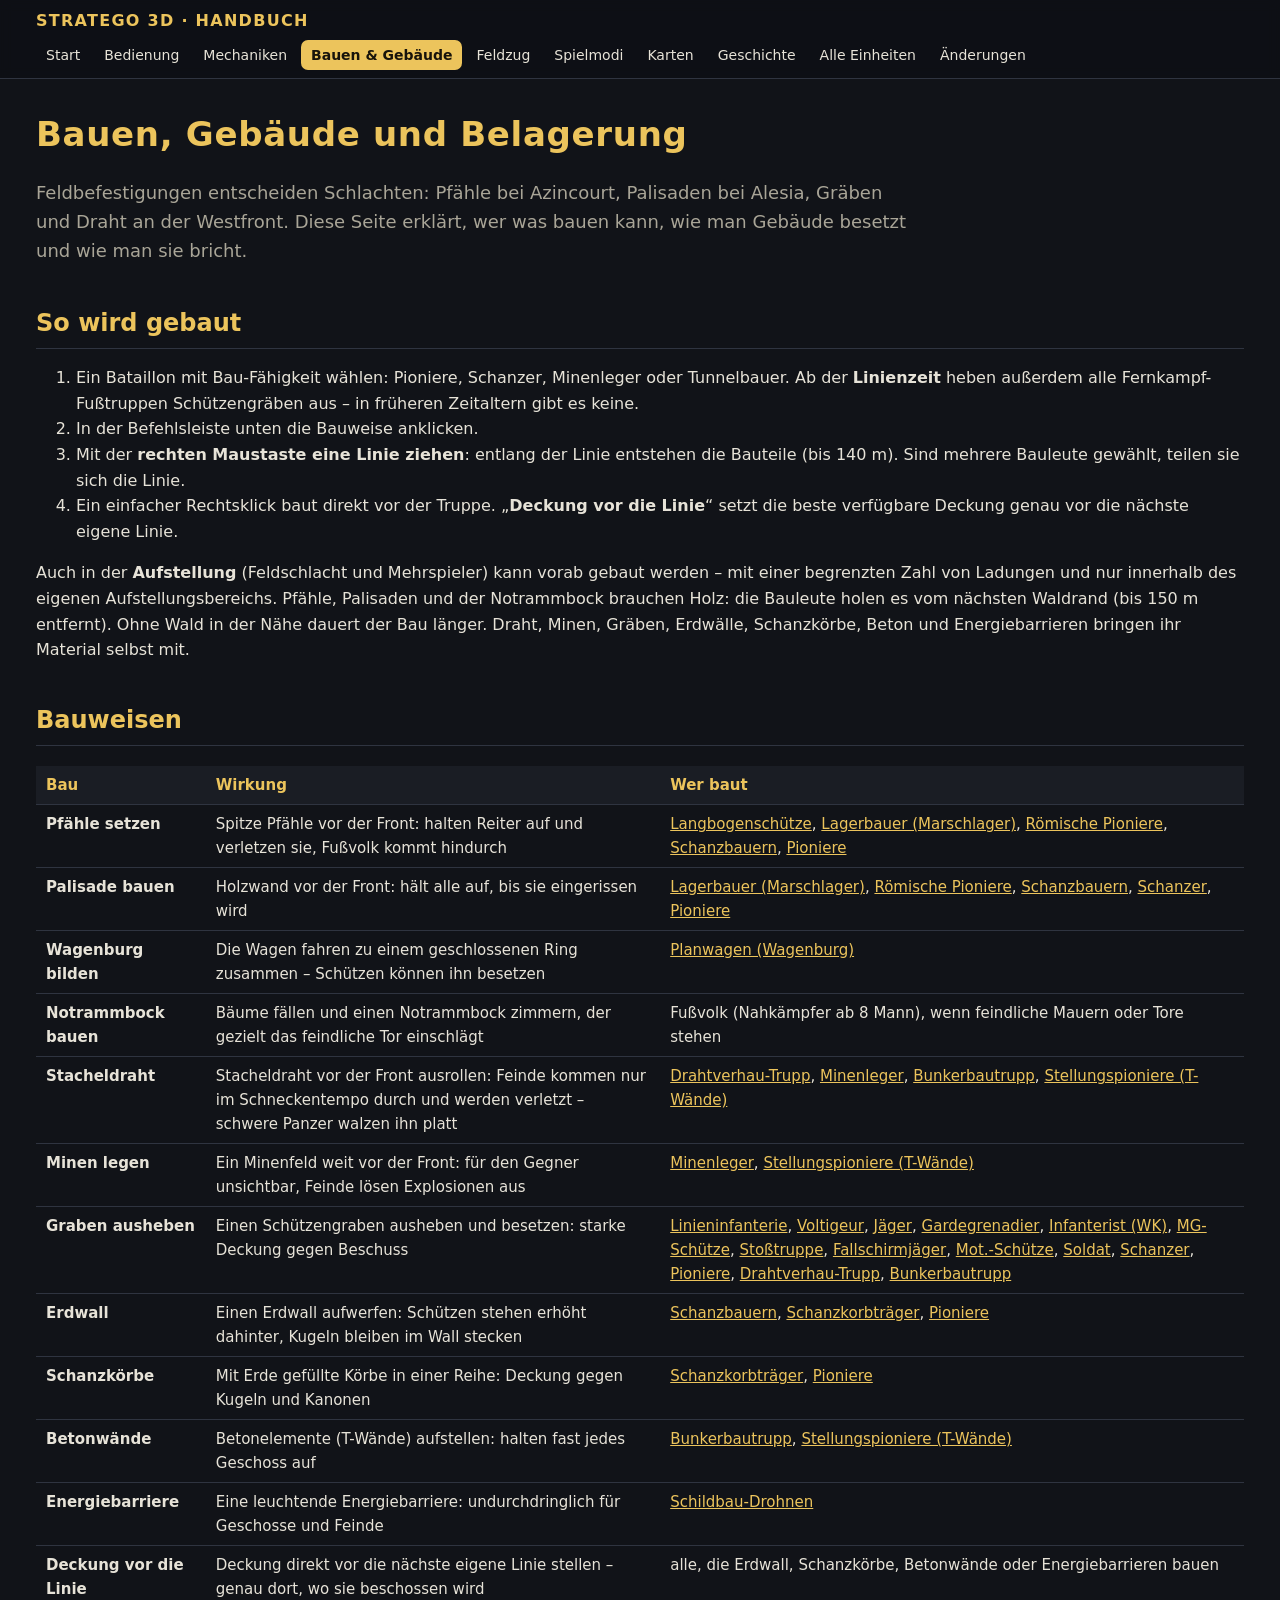
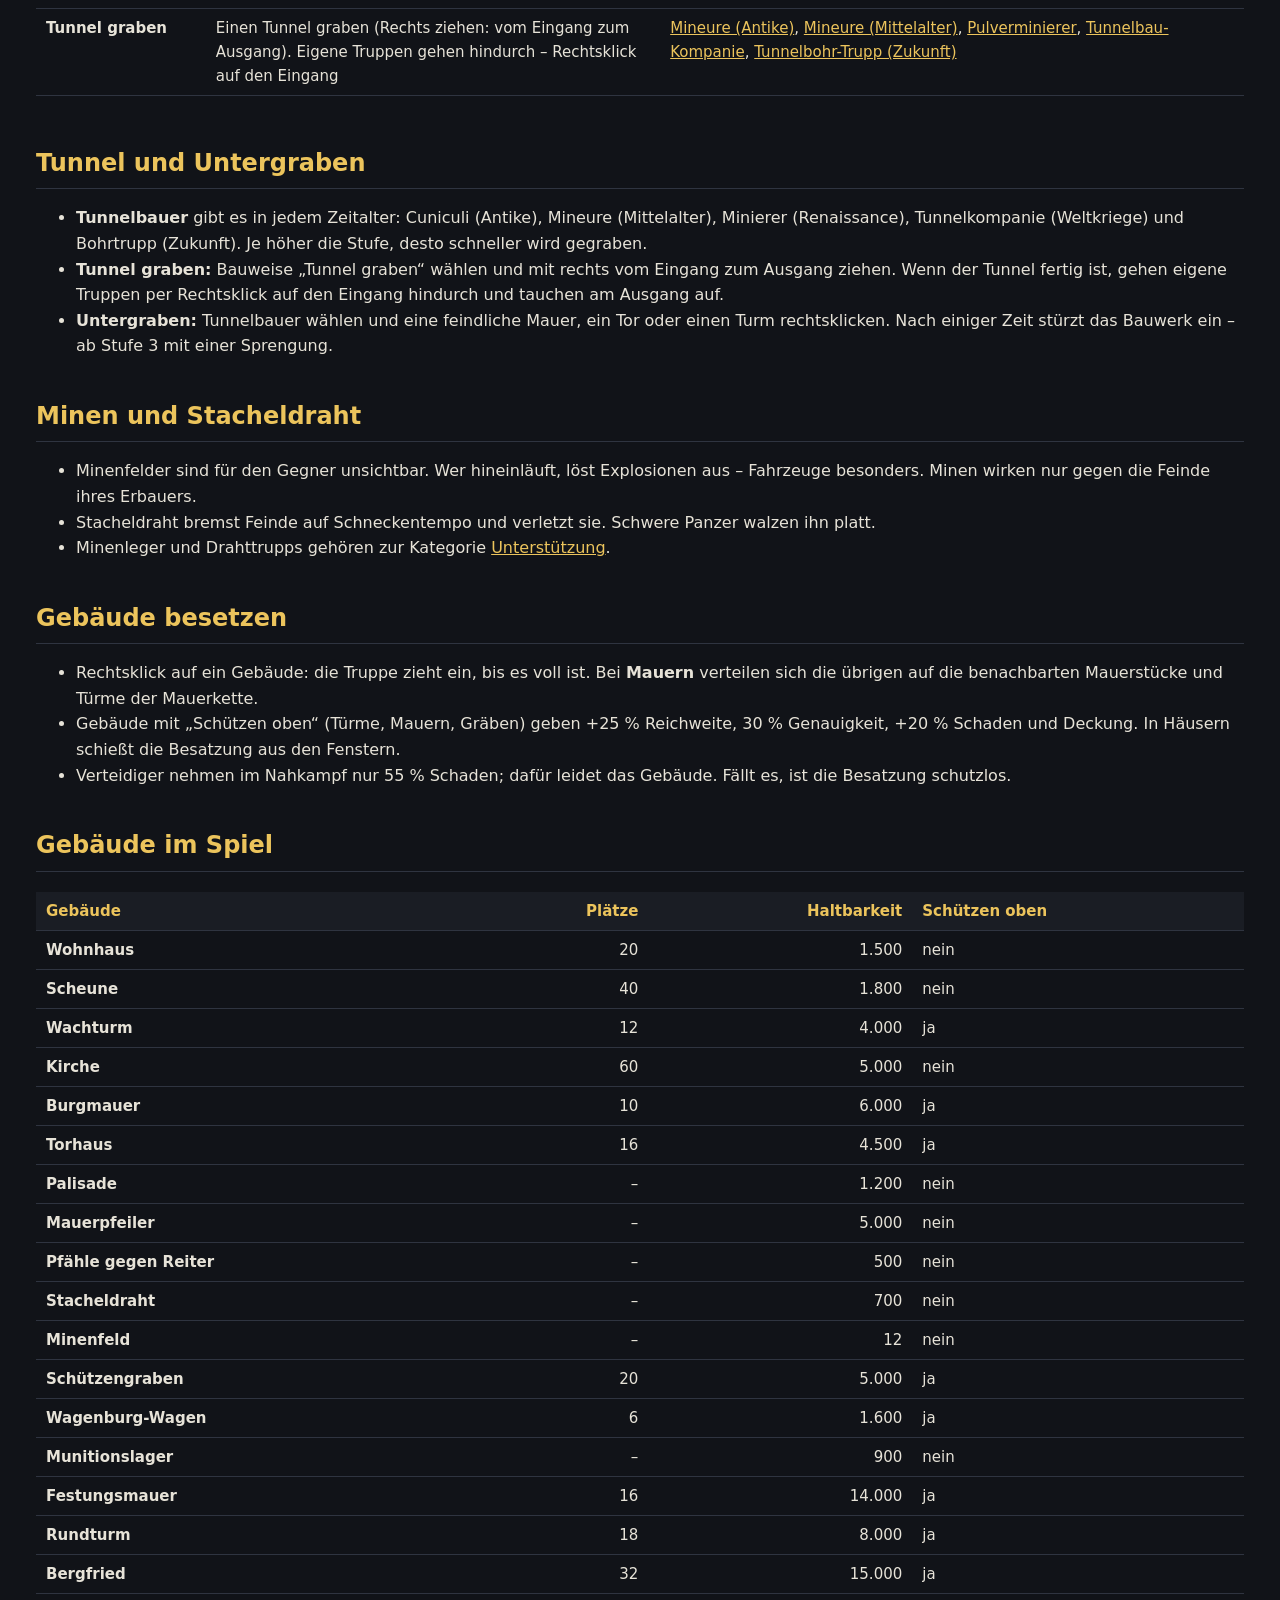
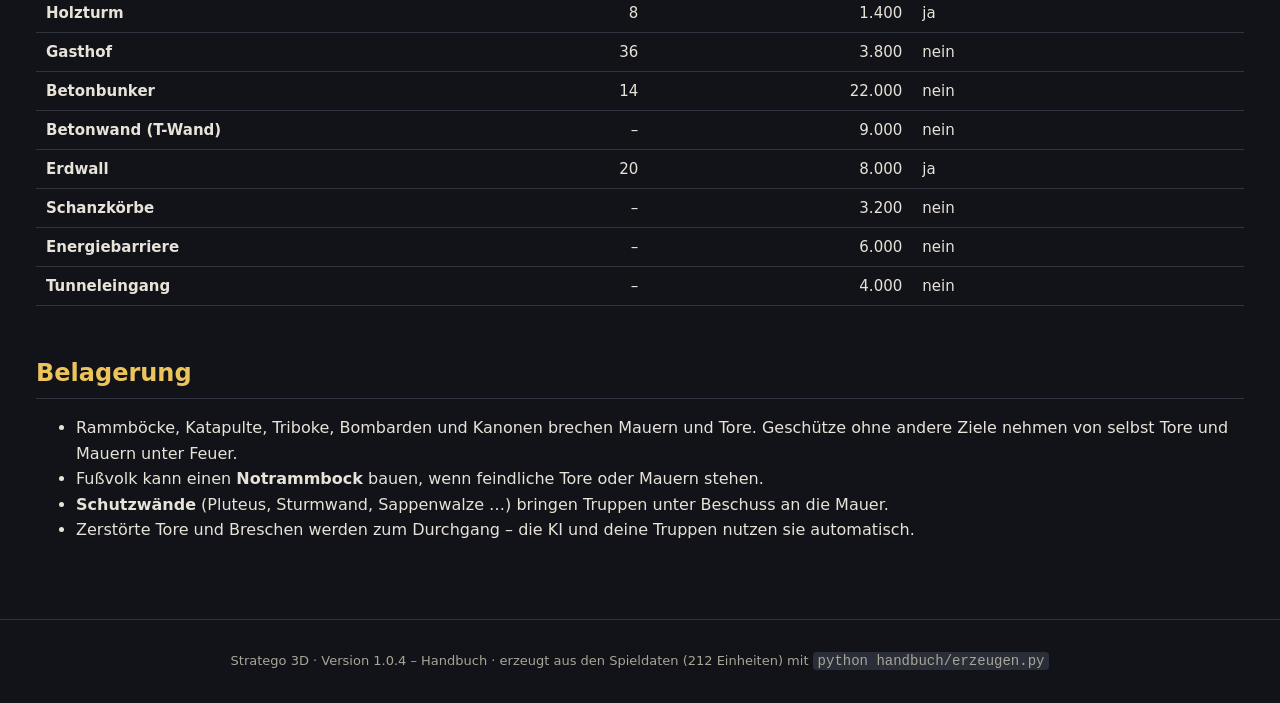
==== bauen.html @ 280f7c40 "Handbuch 1.0.4: Kartenführer, Kampflogik, Zuschauer und Finale - Kartenführer: alle 28 Schlachtfelde" ====
<!doctype html>
<html lang="de"><head><meta charset="utf-8"><meta name="viewport" content="width=device-width,initial-scale=1">
<title>Bauen – Stratego 3D Handbuch</title><link rel="stylesheet" href="stil.css"></head>
<body><header class="top"><div class="in"><a class="logo" href="index.html">STRATEGO 3D · HANDBUCH</a>
<nav><a href="index.html">Start</a><a href="bedienung.html">Bedienung</a><a href="mechaniken.html">Mechaniken</a><a href="bauen.html" class=on>Bauen &amp; Gebäude</a><a href="feldzug.html">Feldzug</a><a href="modi.html">Spielmodi</a><a href="karten.html">Karten</a><a href="geschichte.html">Geschichte</a><a href="einheiten.html">Alle Einheiten</a><a href="changelog.html">Änderungen</a></nav></div></header>
<main>
<h1>Bauen, Gebäude und Belagerung</h1>
<p class="lead">Feldbefestigungen entscheiden Schlachten: Pfähle bei Azincourt, Palisaden bei Alesia, Gräben und Draht an der
Westfront. Diese Seite erklärt, wer was bauen kann, wie man Gebäude besetzt und wie man sie bricht.</p>

<h2>So wird gebaut</h2>
<ol>
<li>Ein Bataillon mit Bau-Fähigkeit wählen: Pioniere, Schanzer, Minenleger oder Tunnelbauer. Ab der <b>Linienzeit</b> heben
außerdem alle Fernkampf-Fußtruppen Schützengräben aus – in früheren Zeitaltern gibt es keine.</li>
<li>In der Befehlsleiste unten die Bauweise anklicken.</li>
<li>Mit der <b>rechten Maustaste eine Linie ziehen</b>: entlang der Linie entstehen die Bauteile (bis 140 m). Sind mehrere
Bauleute gewählt, teilen sie sich die Linie.</li>
<li>Ein einfacher Rechtsklick baut direkt vor der Truppe. „<b>Deckung vor die Linie</b>“ setzt die beste verfügbare Deckung
genau vor die nächste eigene Linie.</li>
</ol>
<p>Auch in der <b>Aufstellung</b> (Feldschlacht und Mehrspieler) kann vorab gebaut werden – mit einer begrenzten Zahl von Ladungen
und nur innerhalb des eigenen Aufstellungsbereichs. Pfähle, Palisaden und der Notrammbock brauchen Holz: die Bauleute holen
es vom nächsten Waldrand (bis 150 m entfernt). Ohne Wald in der Nähe dauert der Bau länger. Draht, Minen, Gräben, Erdwälle,
Schanzkörbe, Beton und Energiebarrieren bringen ihr Material selbst mit.</p>

<h2>Bauweisen</h2>
<div class="tbl"><table><tr><th>Bau</th><th>Wirkung</th><th>Wer baut</th></tr><tr><td><b>Pfähle setzen</b></td><td>Spitze Pfähle vor der Front: halten Reiter auf und verletzen sie, Fußvolk kommt hindurch</td><td><a href="einheiten-fernkampf.html#bogen">Langbogenschütze</a>, <a href="einheiten-unterstuetzung.html#lagerbauer">Lagerbauer (Marschlager)</a>, <a href="einheiten-unterstuetzung.html#fabri">Römische Pioniere</a>, <a href="einheiten-unterstuetzung.html#schanzbauer">Schanzbauern</a>, <a href="einheiten-unterstuetzung.html#pionier">Pioniere</a></td></tr><tr><td><b>Palisade bauen</b></td><td>Holzwand vor der Front: hält alle auf, bis sie eingerissen wird</td><td><a href="einheiten-unterstuetzung.html#lagerbauer">Lagerbauer (Marschlager)</a>, <a href="einheiten-unterstuetzung.html#fabri">Römische Pioniere</a>, <a href="einheiten-unterstuetzung.html#schanzbauer">Schanzbauern</a>, <a href="einheiten-unterstuetzung.html#schanzer">Schanzer</a>, <a href="einheiten-unterstuetzung.html#pionier">Pioniere</a></td></tr><tr><td><b>Wagenburg bilden</b></td><td>Die Wagen fahren zu einem geschlossenen Ring zusammen – Schützen können ihn besetzen</td><td><a href="einheiten-unterstuetzung.html#planwagen">Planwagen (Wagenburg)</a></td></tr><tr><td><b>Notrammbock bauen</b></td><td>Bäume fällen und einen Notrammbock zimmern, der gezielt das feindliche Tor einschlägt</td><td>Fußvolk (Nahkämpfer ab 8 Mann), wenn feindliche Mauern oder Tore stehen</td></tr><tr><td><b>Stacheldraht</b></td><td>Stacheldraht vor der Front ausrollen: Feinde kommen nur im Schneckentempo durch und werden verletzt – schwere Panzer walzen ihn platt</td><td><a href="einheiten-unterstuetzung.html#drahttrupp">Drahtverhau-Trupp</a>, <a href="einheiten-unterstuetzung.html#minenleger">Minenleger</a>, <a href="einheiten-unterstuetzung.html#bunkerbau">Bunkerbautrupp</a>, <a href="einheiten-unterstuetzung.html#twall_pio">Stellungspioniere (T-Wände)</a></td></tr><tr><td><b>Minen legen</b></td><td>Ein Minenfeld weit vor der Front: für den Gegner unsichtbar, Feinde lösen Explosionen aus</td><td><a href="einheiten-unterstuetzung.html#minenleger">Minenleger</a>, <a href="einheiten-unterstuetzung.html#twall_pio">Stellungspioniere (T-Wände)</a></td></tr><tr><td><b>Graben ausheben</b></td><td>Einen Schützengraben ausheben und besetzen: starke Deckung gegen Beschuss</td><td><a href="einheiten-fernkampf.html#linie">Linieninfanterie</a>, <a href="einheiten-fernkampf.html#voltigeur">Voltigeur</a>, <a href="einheiten-fernkampf.html#jaeger">Jäger</a>, <a href="einheiten-fernkampf.html#garde">Gardegrenadier</a>, <a href="einheiten-fernkampf.html#weltkrieg">Infanterist (WK)</a>, <a href="einheiten-fernkampf.html#mg">MG-Schütze</a>, <a href="einheiten-fernkampf.html#sturmtruppe">Stoßtruppe</a>, <a href="einheiten-fernkampf.html#fallschirmjaeger">Fallschirmjäger</a>, <a href="einheiten-fernkampf.html#motschuetze">Mot.-Schütze</a>, <a href="einheiten-fernkampf.html#soldat">Soldat</a>, <a href="einheiten-unterstuetzung.html#schanzer">Schanzer</a>, <a href="einheiten-unterstuetzung.html#pionier">Pioniere</a>, <a href="einheiten-unterstuetzung.html#drahttrupp">Drahtverhau-Trupp</a>, <a href="einheiten-unterstuetzung.html#bunkerbau">Bunkerbautrupp</a></td></tr><tr><td><b>Erdwall</b></td><td>Einen Erdwall aufwerfen: Schützen stehen erhöht dahinter, Kugeln bleiben im Wall stecken</td><td><a href="einheiten-unterstuetzung.html#schanzbauer">Schanzbauern</a>, <a href="einheiten-unterstuetzung.html#schanzkorb_tr">Schanzkorbträger</a>, <a href="einheiten-unterstuetzung.html#pionier">Pioniere</a></td></tr><tr><td><b>Schanzkörbe</b></td><td>Mit Erde gefüllte Körbe in einer Reihe: Deckung gegen Kugeln und Kanonen</td><td><a href="einheiten-unterstuetzung.html#schanzkorb_tr">Schanzkorbträger</a>, <a href="einheiten-unterstuetzung.html#pionier">Pioniere</a></td></tr><tr><td><b>Betonwände</b></td><td>Betonelemente (T-Wände) aufstellen: halten fast jedes Geschoss auf</td><td><a href="einheiten-unterstuetzung.html#bunkerbau">Bunkerbautrupp</a>, <a href="einheiten-unterstuetzung.html#twall_pio">Stellungspioniere (T-Wände)</a></td></tr><tr><td><b>Energiebarriere</b></td><td>Eine leuchtende Energiebarriere: undurchdringlich für Geschosse und Feinde</td><td><a href="einheiten-unterstuetzung.html#schilddrohnen">Schildbau-Drohnen</a></td></tr><tr><td><b>Deckung vor die Linie</b></td><td>Deckung direkt vor die nächste eigene Linie stellen – genau dort, wo sie beschossen wird</td><td>alle, die Erdwall, Schanzkörbe, Betonwände oder Energiebarrieren bauen</td></tr><tr><td><b>Tunnel graben</b></td><td>Einen Tunnel graben (Rechts ziehen: vom Eingang zum Ausgang). Eigene Truppen gehen hindurch – Rechtsklick auf den Eingang</td><td><a href="einheiten-unterstuetzung.html#cuniculi">Mineure (Antike)</a>, <a href="einheiten-unterstuetzung.html#mineure">Mineure (Mittelalter)</a>, <a href="einheiten-unterstuetzung.html#minierer">Pulverminierer</a>, <a href="einheiten-unterstuetzung.html#tunnelkompanie">Tunnelbau-Kompanie</a>, <a href="einheiten-unterstuetzung.html#bohrtrupp">Tunnelbohr-Trupp (Zukunft)</a></td></tr></table></div>

<h2>Tunnel und Untergraben</h2>
<ul>
<li><b>Tunnelbauer</b> gibt es in jedem Zeitalter: Cuniculi (Antike), Mineure (Mittelalter), Minierer (Renaissance),
Tunnelkompanie (Weltkriege) und Bohrtrupp (Zukunft). Je höher die Stufe, desto schneller wird gegraben.</li>
<li><b>Tunnel graben:</b> Bauweise „Tunnel graben“ wählen und mit rechts vom Eingang zum Ausgang ziehen. Wenn der Tunnel fertig
ist, gehen eigene Truppen per Rechtsklick auf den Eingang hindurch und tauchen am Ausgang auf.</li>
<li><b>Untergraben:</b> Tunnelbauer wählen und eine feindliche Mauer, ein Tor oder einen Turm rechtsklicken. Nach einiger Zeit
stürzt das Bauwerk ein – ab Stufe 3 mit einer Sprengung.</li>
</ul>

<h2>Minen und Stacheldraht</h2>
<ul>
<li>Minenfelder sind für den Gegner unsichtbar. Wer hineinläuft, löst Explosionen aus – Fahrzeuge besonders. Minen wirken nur gegen
die Feinde ihres Erbauers.</li>
<li>Stacheldraht bremst Feinde auf Schneckentempo und verletzt sie. Schwere Panzer walzen ihn platt.</li>
<li>Minenleger und Drahttrupps gehören zur Kategorie <a href="einheiten-unterstuetzung.html">Unterstützung</a>.</li>
</ul>

<h2>Gebäude besetzen</h2>
<ul>
<li>Rechtsklick auf ein Gebäude: die Truppe zieht ein, bis es voll ist. Bei <b>Mauern</b> verteilen sich die übrigen auf die
benachbarten Mauerstücke und Türme der Mauerkette.</li>
<li>Gebäude mit „Schützen oben“ (Türme, Mauern, Gräben) geben +25 % Reichweite, 30 % Genauigkeit, +20 % Schaden und Deckung.
In Häusern schießt die Besatzung aus den Fenstern.</li>
<li>Verteidiger nehmen im Nahkampf nur 55 % Schaden; dafür leidet das Gebäude. Fällt es, ist die Besatzung schutzlos.</li>
</ul>

<h2>Gebäude im Spiel</h2>
<div class="tbl"><table><tr><th>Gebäude</th><th class=num>Plätze</th><th class=num>Haltbarkeit</th><th>Schützen oben</th></tr><tr><td><b>Wohnhaus</b></td><td class=num>20</td><td class=num>1.500</td><td>nein</td></tr><tr><td><b>Scheune</b></td><td class=num>40</td><td class=num>1.800</td><td>nein</td></tr><tr><td><b>Wachturm</b></td><td class=num>12</td><td class=num>4.000</td><td>ja</td></tr><tr><td><b>Kirche</b></td><td class=num>60</td><td class=num>5.000</td><td>nein</td></tr><tr><td><b>Burgmauer</b></td><td class=num>10</td><td class=num>6.000</td><td>ja</td></tr><tr><td><b>Torhaus</b></td><td class=num>16</td><td class=num>4.500</td><td>ja</td></tr><tr><td><b>Palisade</b></td><td class=num>–</td><td class=num>1.200</td><td>nein</td></tr><tr><td><b>Mauerpfeiler</b></td><td class=num>–</td><td class=num>5.000</td><td>nein</td></tr><tr><td><b>Pfähle gegen Reiter</b></td><td class=num>–</td><td class=num>500</td><td>nein</td></tr><tr><td><b>Stacheldraht</b></td><td class=num>–</td><td class=num>700</td><td>nein</td></tr><tr><td><b>Minenfeld</b></td><td class=num>–</td><td class=num>12</td><td>nein</td></tr><tr><td><b>Schützengraben</b></td><td class=num>20</td><td class=num>5.000</td><td>ja</td></tr><tr><td><b>Wagenburg-Wagen</b></td><td class=num>6</td><td class=num>1.600</td><td>ja</td></tr><tr><td><b>Munitionslager</b></td><td class=num>–</td><td class=num>900</td><td>nein</td></tr><tr><td><b>Festungsmauer</b></td><td class=num>16</td><td class=num>14.000</td><td>ja</td></tr><tr><td><b>Rundturm</b></td><td class=num>18</td><td class=num>8.000</td><td>ja</td></tr><tr><td><b>Bergfried</b></td><td class=num>32</td><td class=num>15.000</td><td>ja</td></tr><tr><td><b>Holzturm</b></td><td class=num>8</td><td class=num>1.400</td><td>ja</td></tr><tr><td><b>Gasthof</b></td><td class=num>36</td><td class=num>3.800</td><td>nein</td></tr><tr><td><b>Betonbunker</b></td><td class=num>14</td><td class=num>22.000</td><td>nein</td></tr><tr><td><b>Betonwand (T-Wand)</b></td><td class=num>–</td><td class=num>9.000</td><td>nein</td></tr><tr><td><b>Erdwall</b></td><td class=num>20</td><td class=num>8.000</td><td>ja</td></tr><tr><td><b>Schanzkörbe</b></td><td class=num>–</td><td class=num>3.200</td><td>nein</td></tr><tr><td><b>Energiebarriere</b></td><td class=num>–</td><td class=num>6.000</td><td>nein</td></tr><tr><td><b>Tunneleingang</b></td><td class=num>–</td><td class=num>4.000</td><td>nein</td></tr></table></div>

<h2>Belagerung</h2>
<ul>
<li>Rammböcke, Katapulte, Triboke, Bombarden und Kanonen brechen Mauern und Tore. Geschütze ohne andere Ziele nehmen von selbst
Tore und Mauern unter Feuer.</li>
<li>Fußvolk kann einen <b>Notrammbock</b> bauen, wenn feindliche Tore oder Mauern stehen.</li>
<li><b>Schutzwände</b> (Pluteus, Sturmwand, Sappenwalze …) bringen Truppen unter Beschuss an die Mauer.</li>
<li>Zerstörte Tore und Breschen werden zum Durchgang – die KI und deine Truppen nutzen sie automatisch.</li>
</ul>
</main>
<footer>Stratego 3D · Version 1.0.4 – Handbuch · erzeugt aus den Spieldaten (212 Einheiten) mit
<code>python handbuch/erzeugen.py</code></footer>
<script>
document.querySelectorAll('table.sortable').forEach(tb=>{
 tb.querySelectorAll('th.s').forEach((th,i)=>{let asc=true;th.addEventListener('click',()=>{
  const rows=[...tb.tBodies[0].rows];const col=th.cellIndex;
  rows.sort((a,b)=>{const x=a.cells[col].dataset.v??a.cells[col].innerText,y=b.cells[col].dataset.v??b.cells[col].innerText;
   const nx=parseFloat(x),ny=parseFloat(y);const r=(!isNaN(nx)&&!isNaN(ny))?nx-ny:x.localeCompare(y,'de');return asc?r:-r});
  asc=!asc;rows.forEach(r=>tb.tBodies[0].appendChild(r));});});});
const q=document.getElementById('q'),fe=document.getElementById('fe'),fc=document.getElementById('fc');
function flt(){const s=(q?q.value:'').toLowerCase(),e=fe?fe.value:'',c=fc?fc.value:'';
 document.querySelectorAll('[data-f]').forEach(el=>{const ok=(!s||el.dataset.f.includes(s))&&(!e||el.dataset.era===e)&&(!c||el.dataset.cat===c);
  el.style.display=ok?'':'none';});}
[q,fe,fc].forEach(x=>x&&x.addEventListener('input',flt));
</script></body></html>
---- stil.css ----
:root{--bg:#111318;--panel:#1a1d24;--panel2:#22262f;--tx:#e7e3d8;--mut:#a9a597;--gold:#ecc45c;--gold2:#c99a33;
--red:#d9584a;--blue:#5b8bd9;--line:#2f3440;--ok:#7fbf6a}
*{box-sizing:border-box}
html{scroll-behavior:smooth}
body{margin:0;background:var(--bg);color:var(--tx);font:16px/1.6 "Segoe UI",system-ui,-apple-system,Roboto,sans-serif}
a{color:var(--gold)}a:hover{color:#fff}
header.top{position:sticky;top:0;z-index:10;background:rgba(14,16,21,.96);border-bottom:1px solid var(--line);
  backdrop-filter:blur(6px)}
header.top .in{max-width:1240px;margin:0 auto;padding:8px 16px;display:flex;gap:6px 14px;align-items:center;flex-wrap:wrap}
header.top .logo{font-weight:800;letter-spacing:.08em;color:var(--gold);text-decoration:none;margin-right:10px}
header.top nav{display:flex;flex-wrap:wrap;gap:4px}
header.top nav a{color:var(--tx);text-decoration:none;padding:4px 10px;border-radius:7px;font-size:14px}
header.top nav a:hover{background:var(--panel2)}
header.top nav a.on{background:var(--gold);color:#17130b;font-weight:700}
.sub{max-width:1240px;margin:0 auto;padding:0 16px 8px;display:flex;flex-wrap:wrap;gap:4px}
.sub a{font-size:13px;padding:3px 9px;border:1px solid var(--line);border-radius:999px;text-decoration:none;color:var(--mut)}
.sub a.on,.sub a:hover{border-color:var(--gold2);color:var(--gold)}
main{max-width:1240px;margin:0 auto;padding:22px 16px 60px}
h1{font-size:34px;margin:6px 0 4px;color:var(--gold);letter-spacing:.02em}
h2{font-size:24px;margin:38px 0 10px;color:var(--gold);border-bottom:1px solid var(--line);padding-bottom:6px}
h3{font-size:19px;margin:26px 0 8px;color:#f1dca0}
p.lead{font-size:18px;color:var(--mut);max-width:880px}
.box{background:var(--panel);border:1px solid var(--line);border-radius:12px;padding:14px 18px;margin:14px 0}
.box.tip{border-left:4px solid var(--gold)}
.box.warn{border-left:4px solid var(--red)}
.grid{display:grid;grid-template-columns:repeat(auto-fill,minmax(260px,1fr));gap:14px}
.tile{display:block;background:var(--panel);border:1px solid var(--line);border-radius:12px;padding:14px 16px;text-decoration:none;color:var(--tx)}
.tile:hover{border-color:var(--gold2);background:var(--panel2)}
.tile b{color:var(--gold);font-size:18px}.tile span{display:block;color:var(--mut);font-size:14px;margin-top:4px}
table{border-collapse:collapse;width:100%;margin:10px 0;font-size:15px}
th,td{text-align:left;padding:7px 10px;border-bottom:1px solid var(--line);vertical-align:top}
th{color:var(--gold);font-weight:700;background:var(--panel)}
tr:hover td{background:rgba(255,255,255,.02)}
.tbl{overflow-x:auto}
kbd{background:#2a2e38;border:1px solid #444b5a;border-bottom-width:2px;border-radius:5px;padding:0 6px;font:13px/1.6 Consolas,monospace;color:#fff}
code{background:#2a2e38;border-radius:4px;padding:1px 5px;font-size:14px}
.unit{display:grid;grid-template-columns:360px 1fr;gap:18px;background:var(--panel);border:1px solid var(--line);
  border-radius:14px;padding:14px;margin:16px 0;scroll-margin-top:110px}
.unit:target{border-color:var(--gold);box-shadow:0 0 0 2px rgba(236,196,92,.35)}
.unit img.pic{width:100%;height:auto;aspect-ratio:3/2;border-radius:10px;display:block;background:#2b3b22}
.unit h3{margin:0 0 2px;display:flex;align-items:center;gap:10px;flex-wrap:wrap}
.unit .meta{color:var(--mut);font-size:14px;margin-bottom:8px}
.unit .cost{display:inline-block;background:var(--panel2);border:1px solid var(--line);border-radius:8px;padding:3px 10px;
  margin:2px 6px 6px 0;font-size:14px}
.unit .cost b{color:var(--gold)}
.unit .desc{margin:6px 0;color:#d8d3c4}
.unit .role{margin:6px 0;font-style:italic;color:#cfc8b2}
.unit ul{margin:4px 0 8px 0;padding-left:20px}
.unit li{margin:2px 0}
.cols{display:grid;grid-template-columns:1fr 1fr;gap:4px 18px}
.lab{font-weight:700;color:var(--gold);font-size:14px;text-transform:uppercase;letter-spacing:.05em;margin-top:8px}
.plus li::marker{content:"+  ";color:var(--ok);font-weight:800}
.minus li::marker{content:"–  ";color:var(--red);font-weight:800}
.stats{display:grid;grid-template-columns:1fr;gap:3px;margin-top:10px;font-size:13px}
.bar{display:flex;align-items:center;gap:8px}
.bar span.n{width:92px;color:var(--mut)}
.bar i{flex:1;height:7px;background:#2c313c;border-radius:4px;position:relative;overflow:hidden}
.bar i b{position:absolute;left:0;top:0;bottom:0;background:linear-gradient(90deg,var(--gold2),var(--gold));border-radius:4px}
.bar em{width:64px;text-align:right;font-style:normal;color:#ddd}
.tipline{background:rgba(236,196,92,.08);border:1px solid rgba(236,196,92,.3);border-radius:9px;padding:8px 12px;margin-top:10px}
.tipline b{color:var(--gold)}
.secret{position:relative;background:linear-gradient(135deg,rgba(236,196,92,.14),rgba(236,196,92,.04));
  border:1px solid rgba(236,196,92,.45);border-left:4px solid var(--gold);border-radius:10px;padding:10px 14px 10px 14px;margin-top:12px}
.secret b{display:block;color:var(--gold);font-size:13px;text-transform:uppercase;letter-spacing:.12em;margin-bottom:2px}
.unit.map{grid-template-columns:420px 1fr}
.unit.map .chips{margin-top:8px}
img.sym{width:30px;height:30px;vertical-align:middle;border-radius:6px;cursor:help}
.era{font-size:13px;border:1px solid var(--line);border-radius:999px;padding:1px 9px;color:var(--mut)}
.toc{columns:3 220px;font-size:14px;margin:6px 0}
.toc a{display:block;text-decoration:none;color:var(--tx);padding:1px 0}
.toc a:hover{color:var(--gold)}
.filter{display:flex;gap:8px;flex-wrap:wrap;margin:10px 0}
.filter input,.filter select{background:var(--panel2);color:var(--tx);border:1px solid var(--line);border-radius:8px;
  padding:7px 10px;font-size:15px}
th.s{cursor:pointer;white-space:nowrap}th.s:after{content:" ⇅";color:var(--mut);font-size:11px}
td.num,th.num{text-align:right;white-space:nowrap}
.thumb{width:72px;height:48px;object-fit:cover;border-radius:6px;vertical-align:middle}
footer{color:var(--mut);font-size:13px;text-align:center;padding:30px 10px;border-top:1px solid var(--line)}
@media (max-width:820px){.unit,.unit.map{grid-template-columns:1fr}.cols{grid-template-columns:1fr}.stats{grid-template-columns:1fr}
 h1{font-size:28px}}
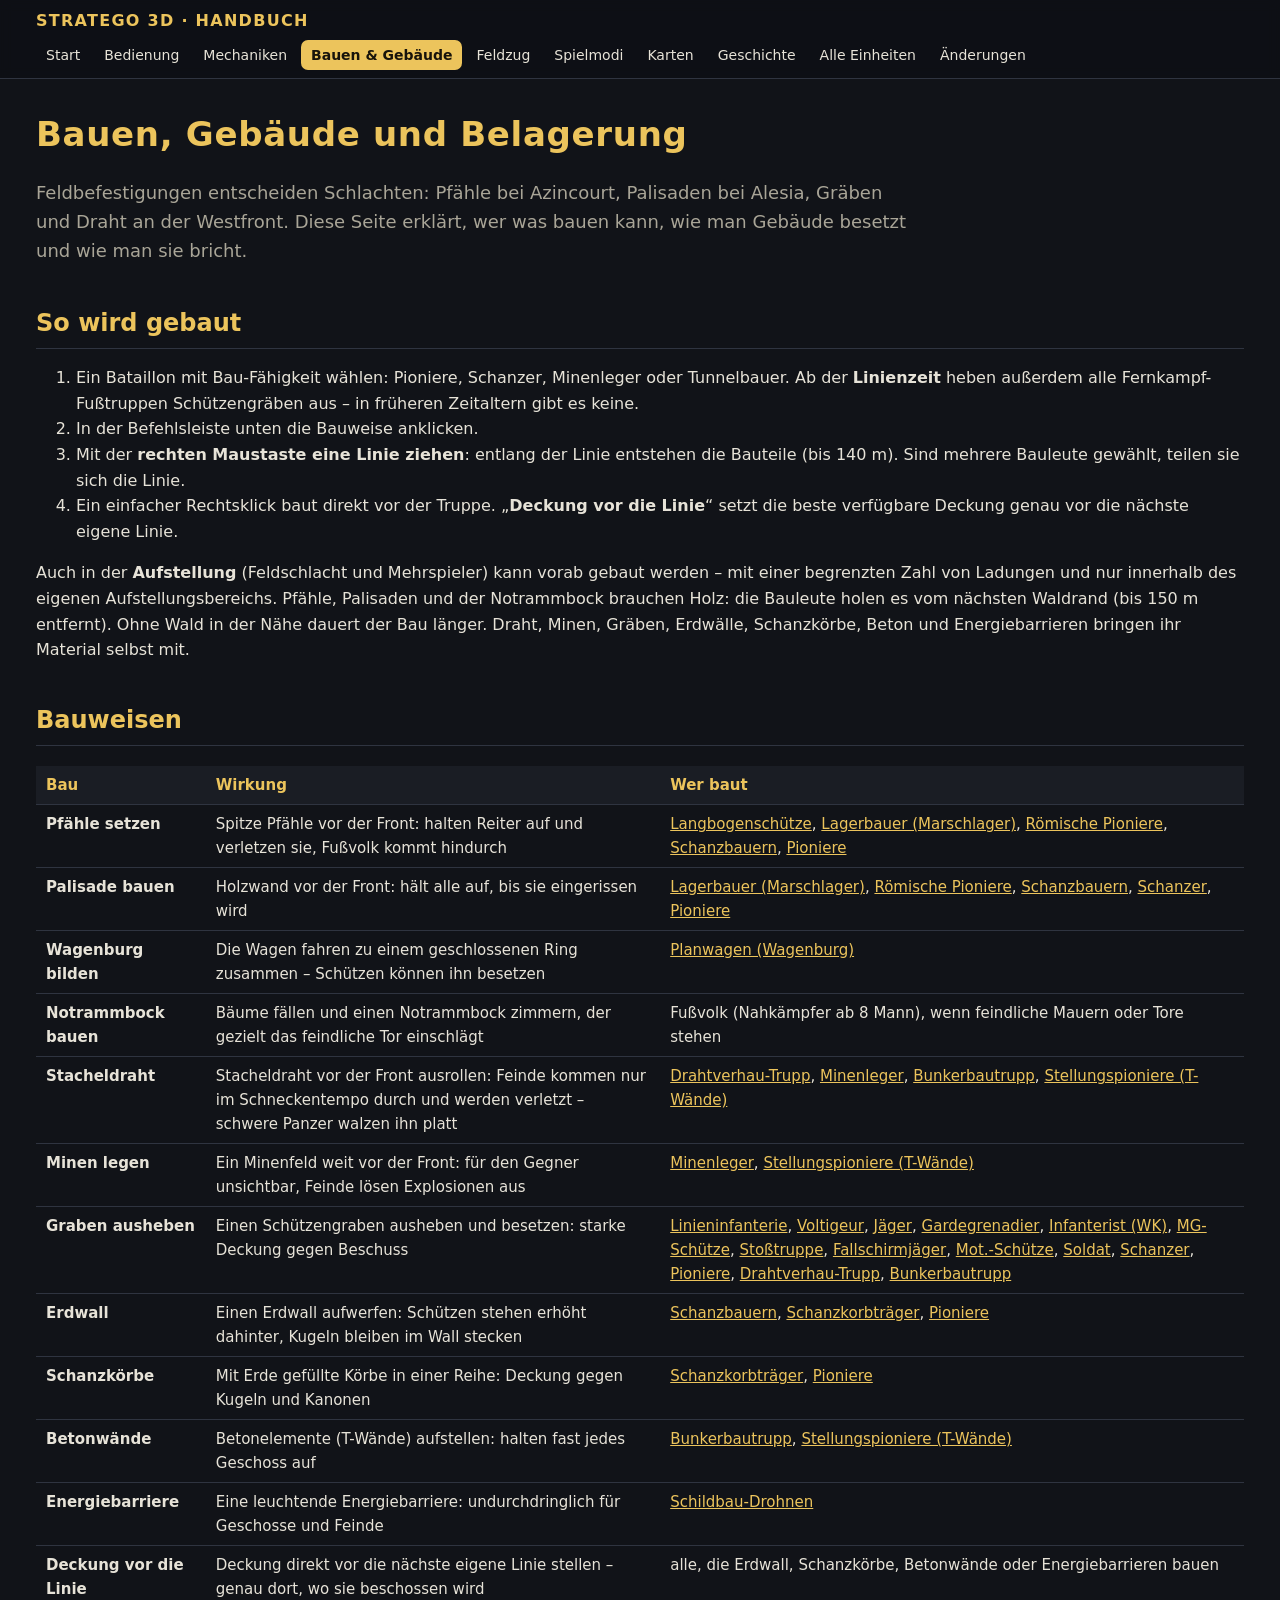
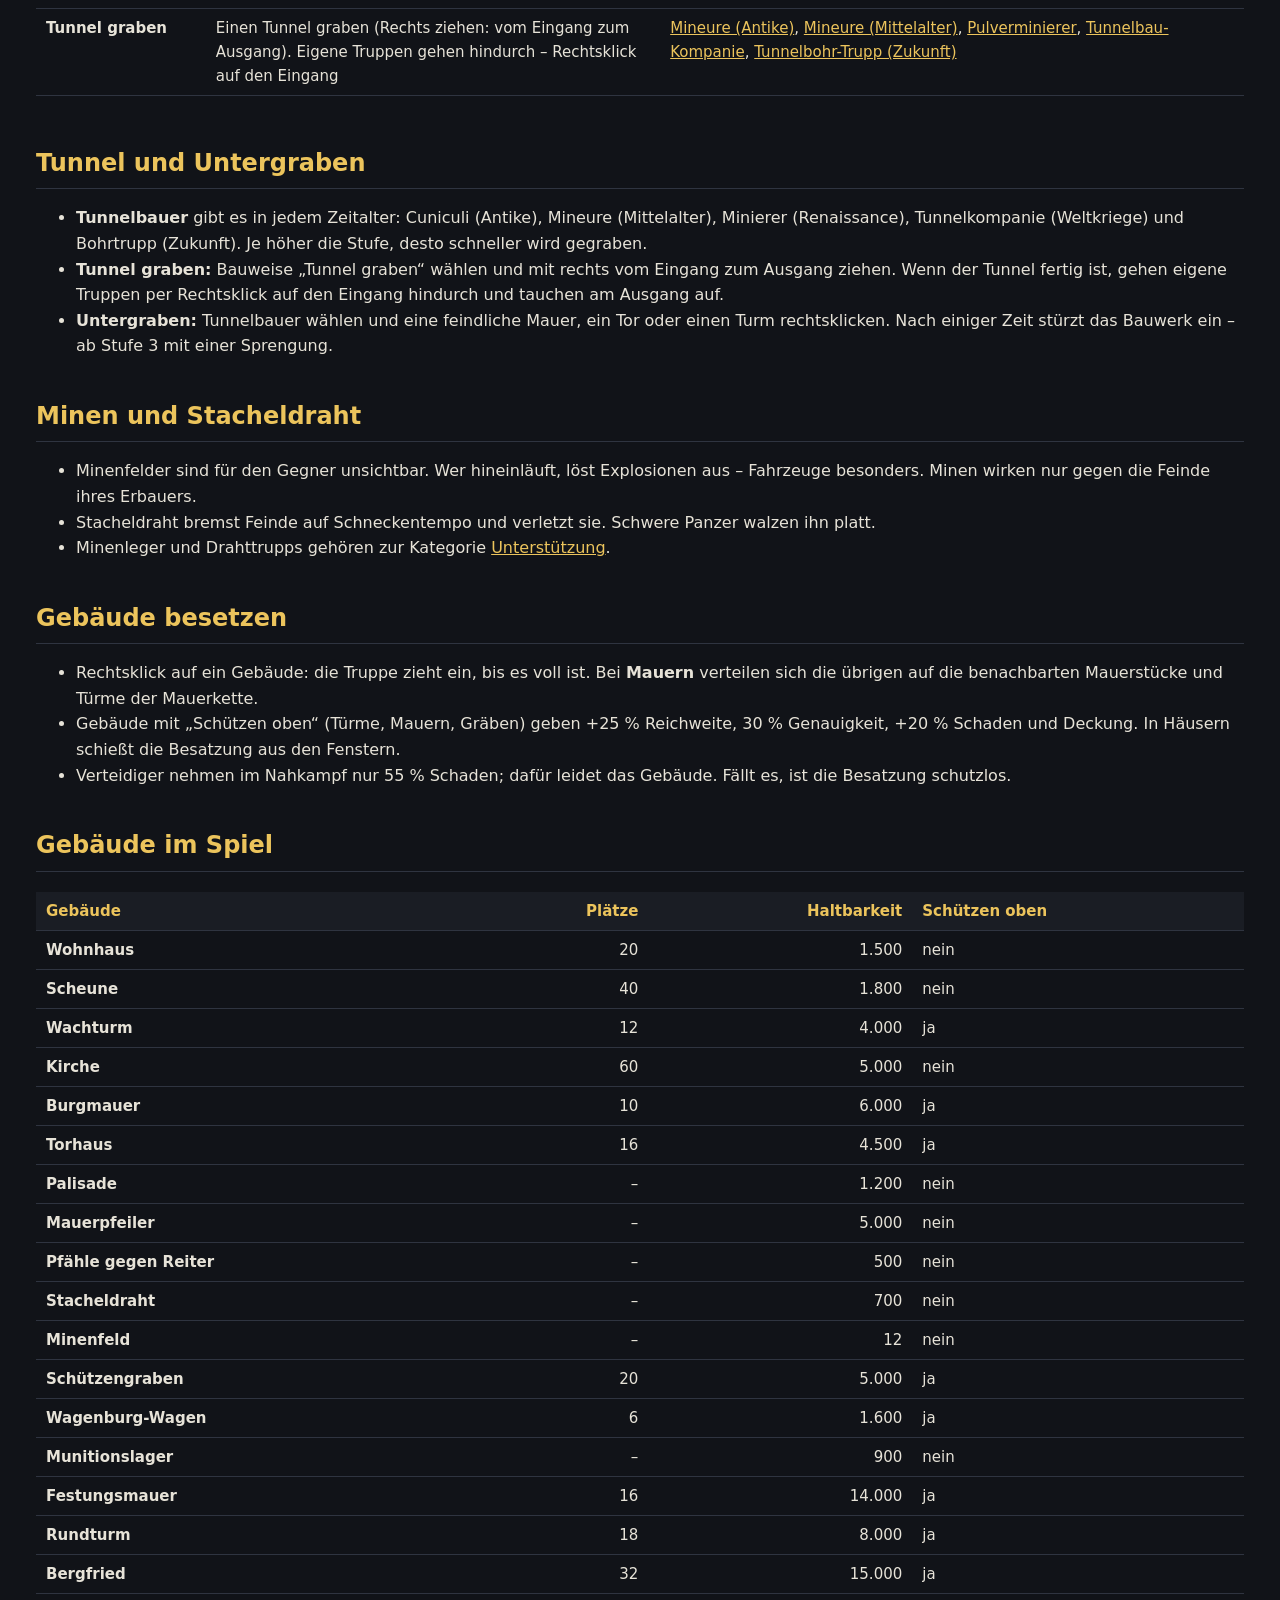
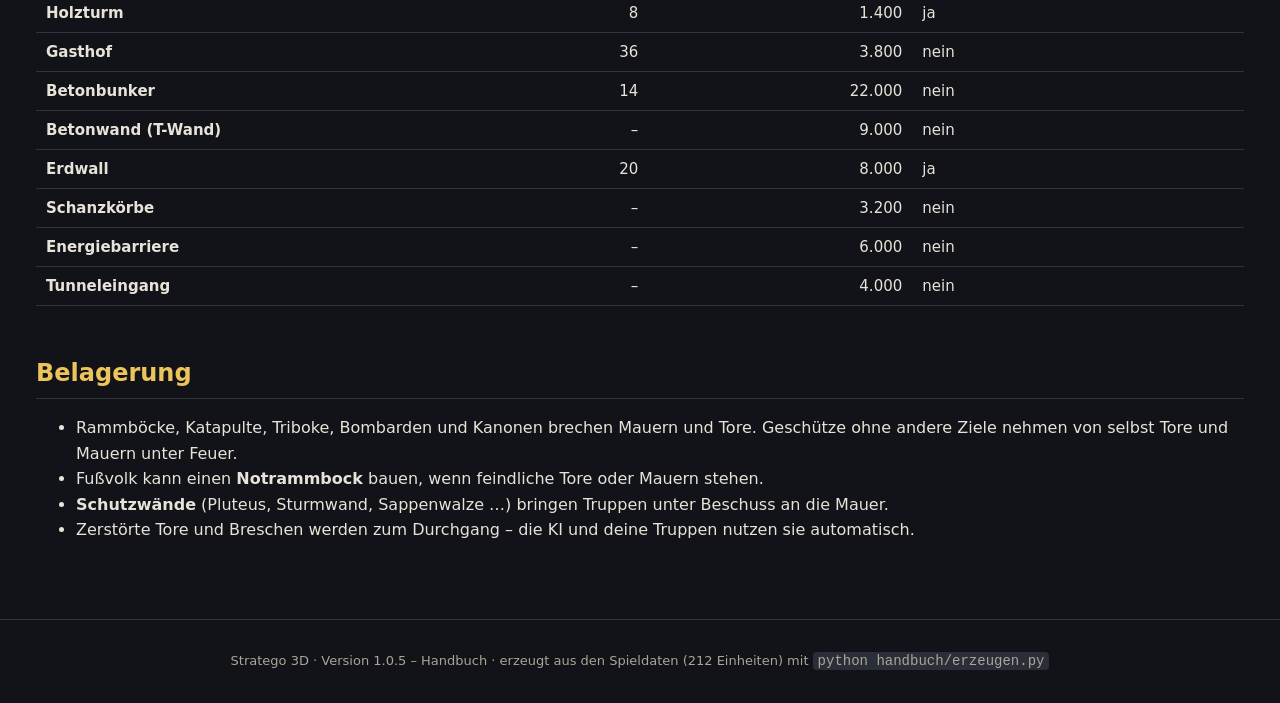
==== commit 2b33b4be: "Handbuch 1.0.5: Survival, Armee-Synergien, Mehrspieler-Lobby - Mechaniken: Armee-Synergien und Start" ====
--- a/bauen.html
+++ b/bauen.html
@@ -65,7 +65,7 @@
 <li>Zerstörte Tore und Breschen werden zum Durchgang – die KI und deine Truppen nutzen sie automatisch.</li>
 </ul>
 </main>
-<footer>Stratego 3D · Version 1.0.4 – Handbuch · erzeugt aus den Spieldaten (212 Einheiten) mit
+<footer>Stratego 3D · Version 1.0.5 – Handbuch · erzeugt aus den Spieldaten (212 Einheiten) mit
 <code>python handbuch/erzeugen.py</code></footer>
 <script>
 document.querySelectorAll('table.sortable').forEach(tb=>{
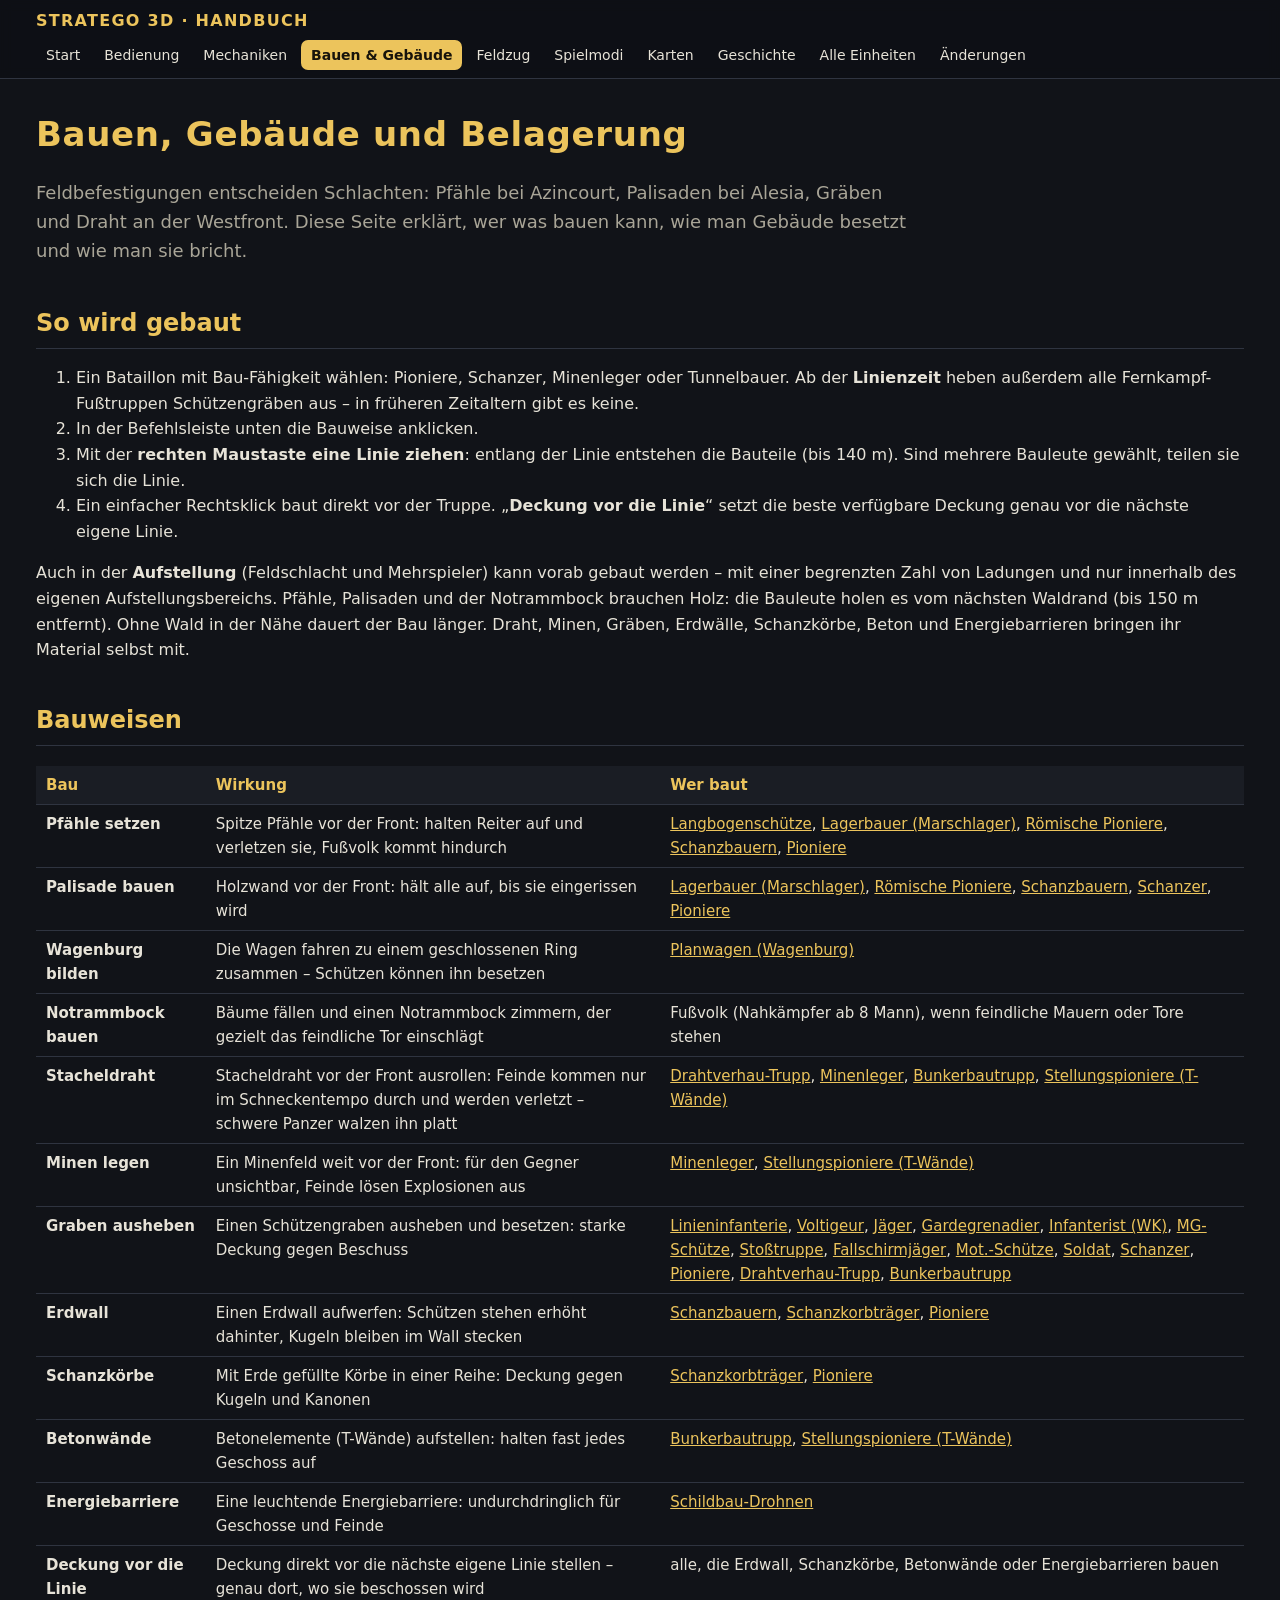
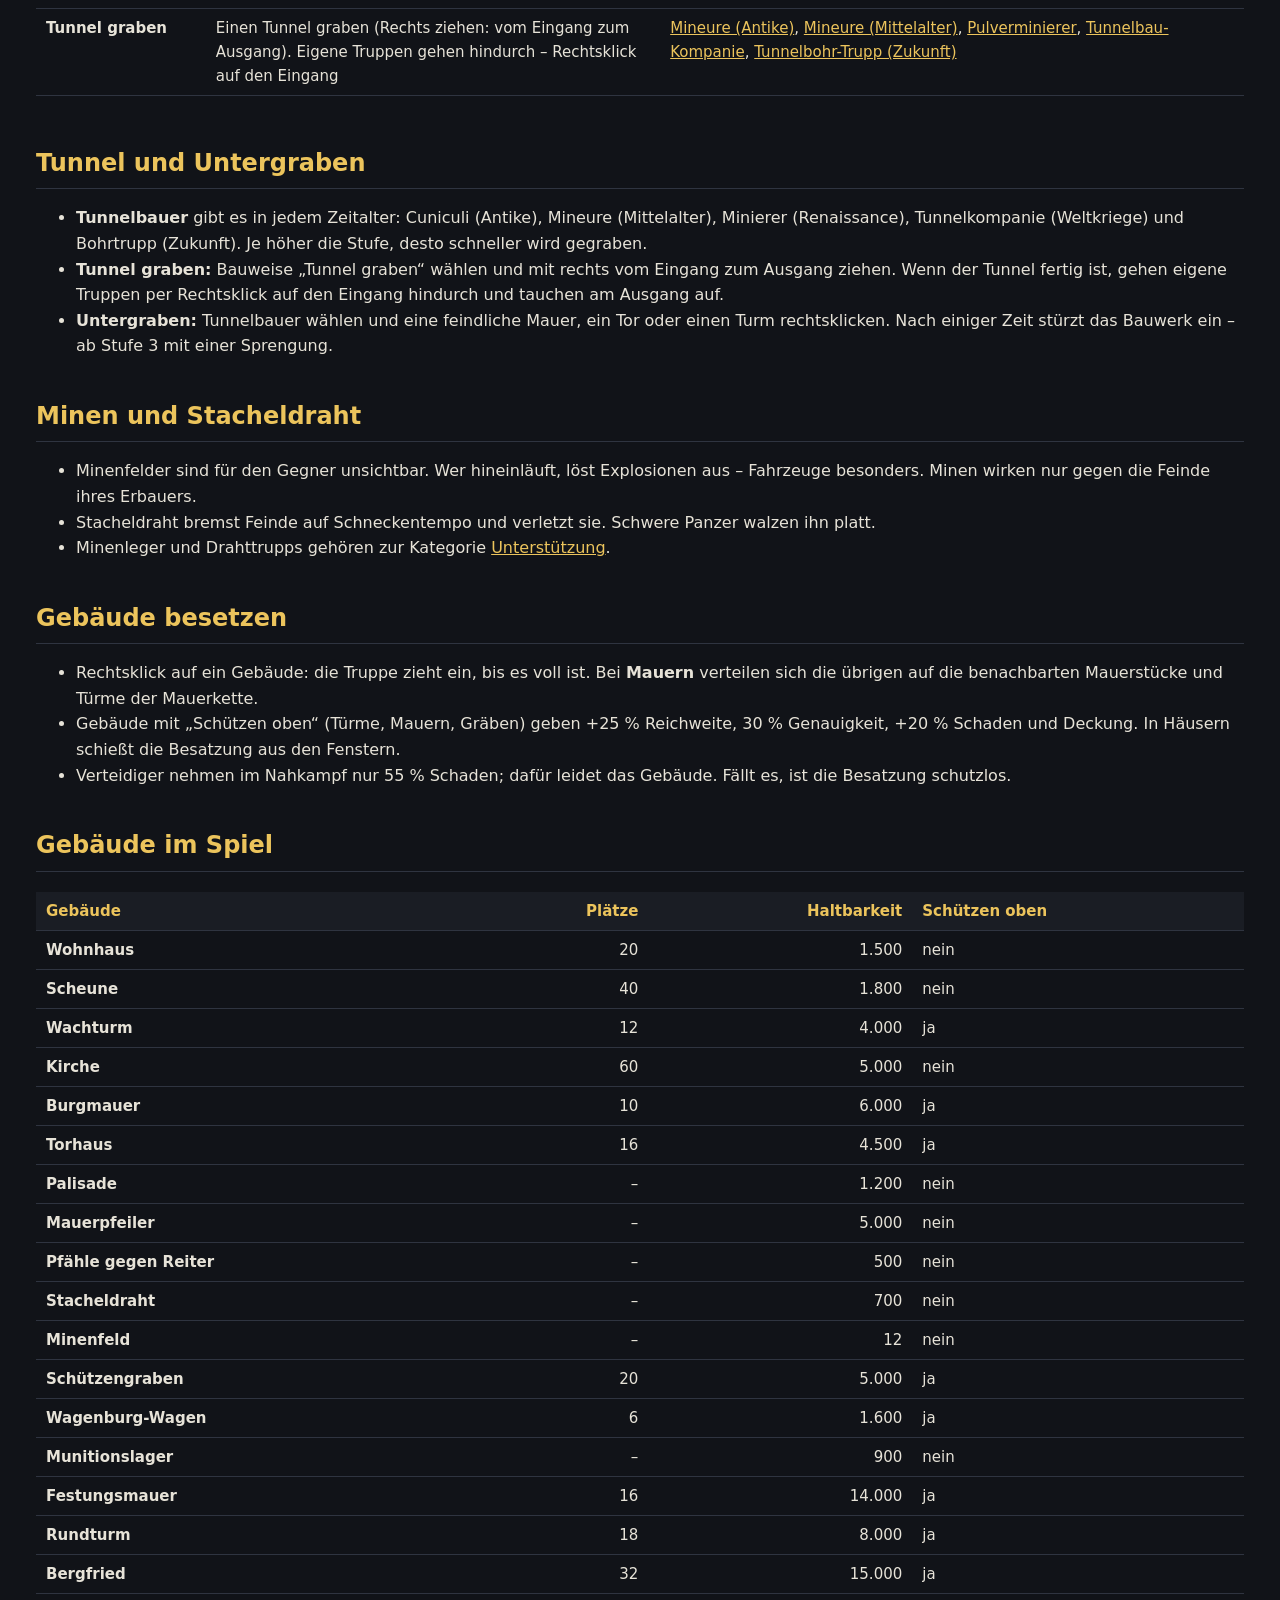
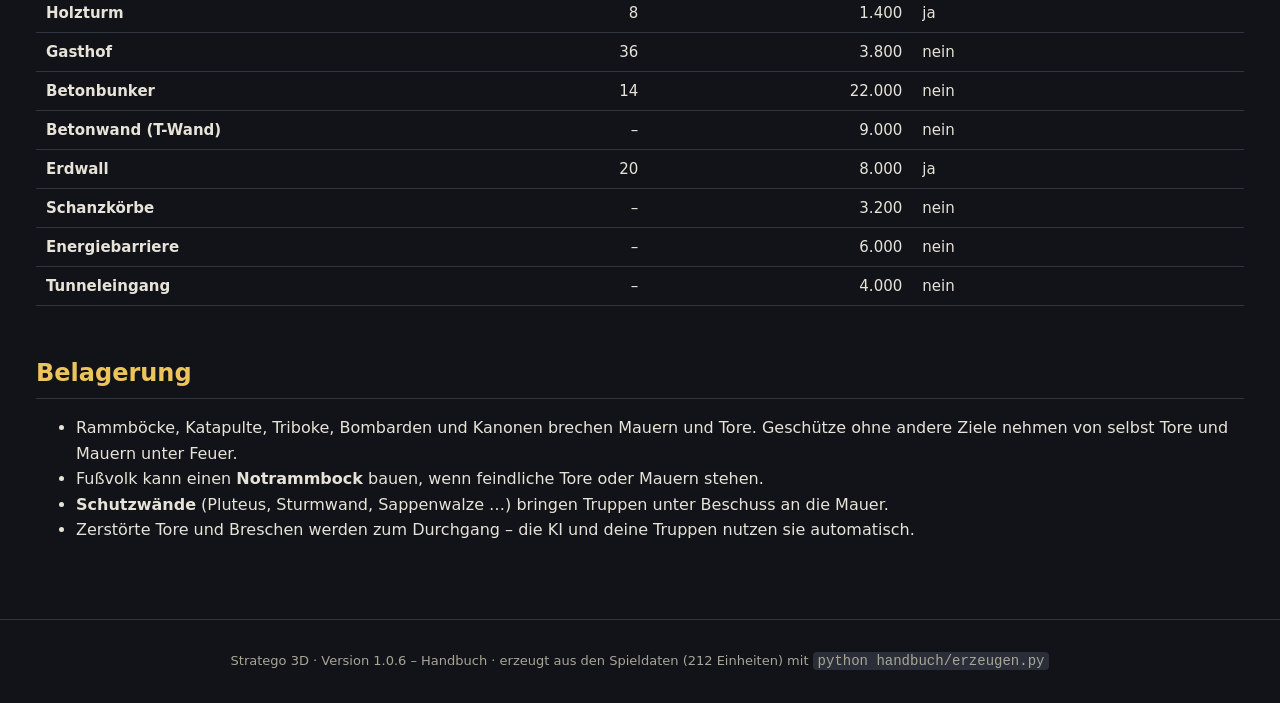
==== commit da4e301e: "Handbuch 1.0.6: Feldzug-KI, Spezialisierung, Umschulung, Wiederholungen Co-Authored-By: Claude Opus " ====
--- a/bauen.html
+++ b/bauen.html
@@ -65,7 +65,7 @@
 <li>Zerstörte Tore und Breschen werden zum Durchgang – die KI und deine Truppen nutzen sie automatisch.</li>
 </ul>
 </main>
-<footer>Stratego 3D · Version 1.0.5 – Handbuch · erzeugt aus den Spieldaten (212 Einheiten) mit
+<footer>Stratego 3D · Version 1.0.6 – Handbuch · erzeugt aus den Spieldaten (212 Einheiten) mit
 <code>python handbuch/erzeugen.py</code></footer>
 <script>
 document.querySelectorAll('table.sortable').forEach(tb=>{
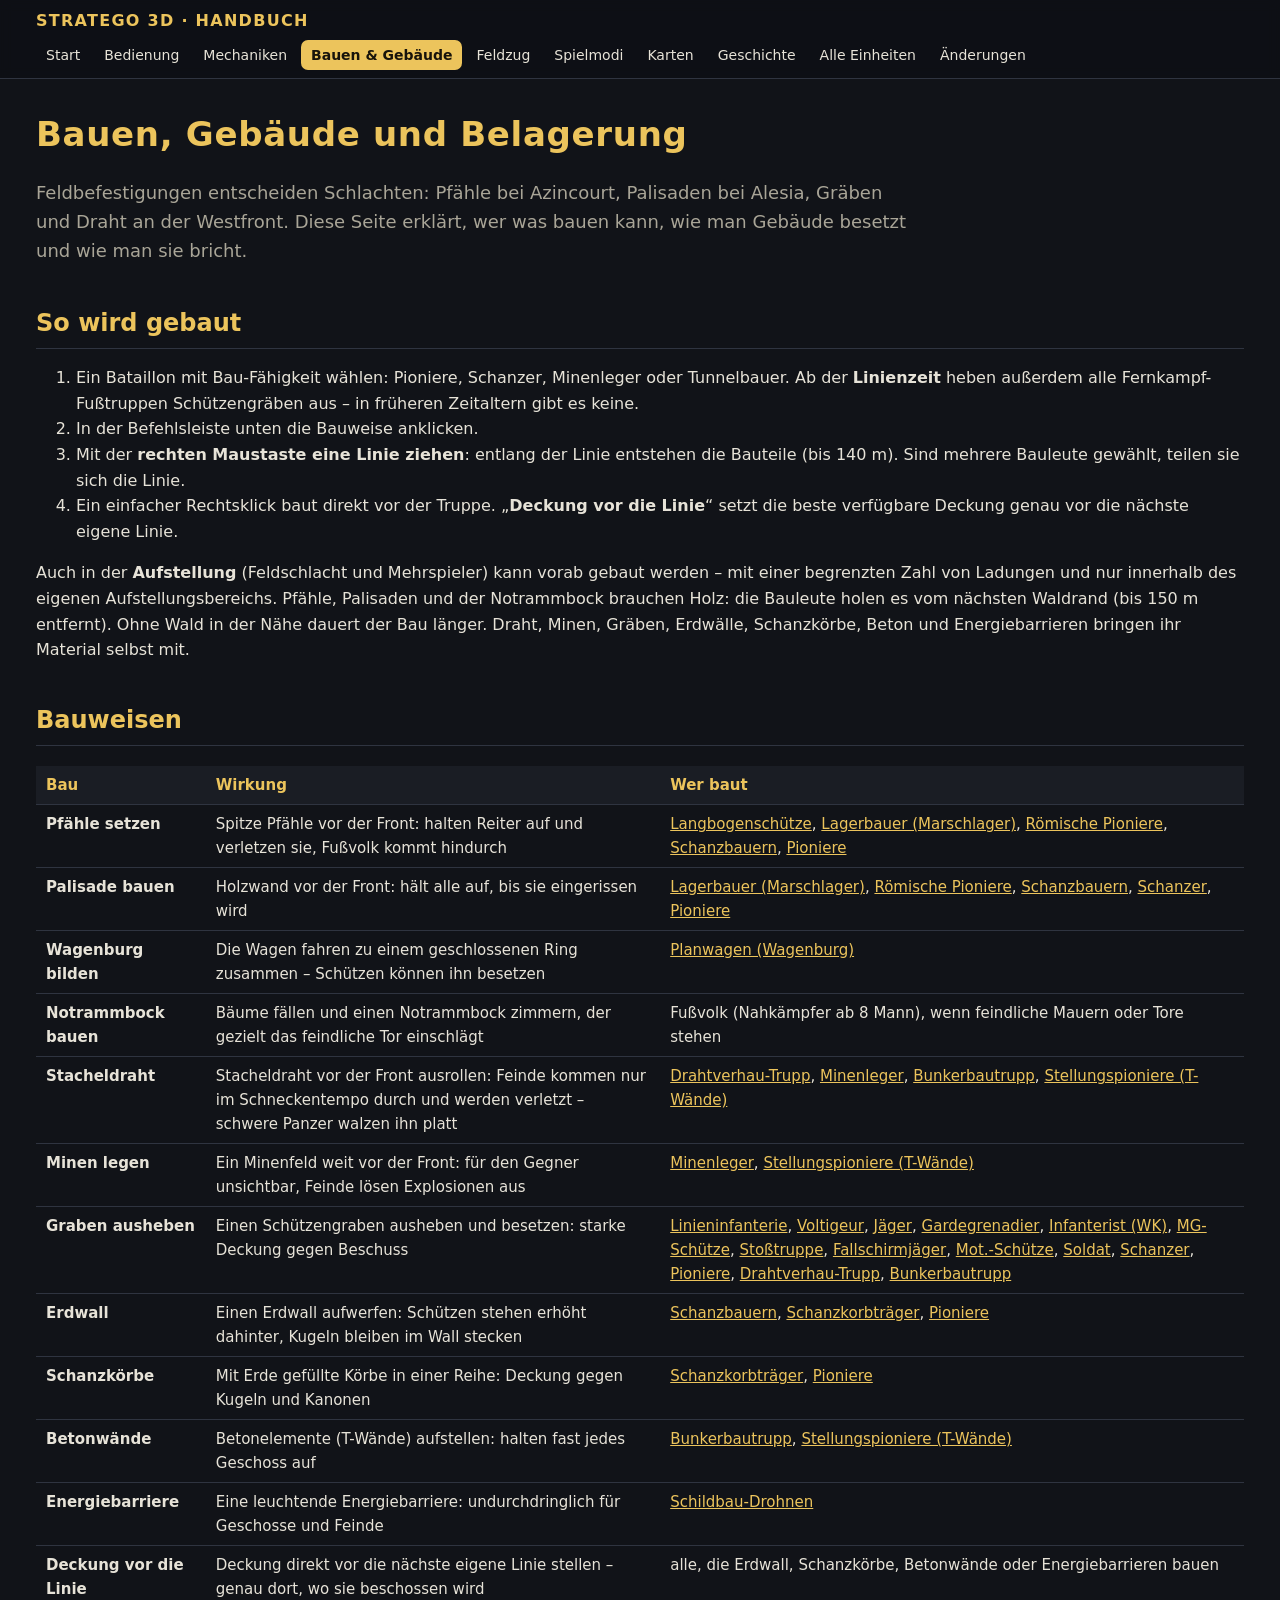
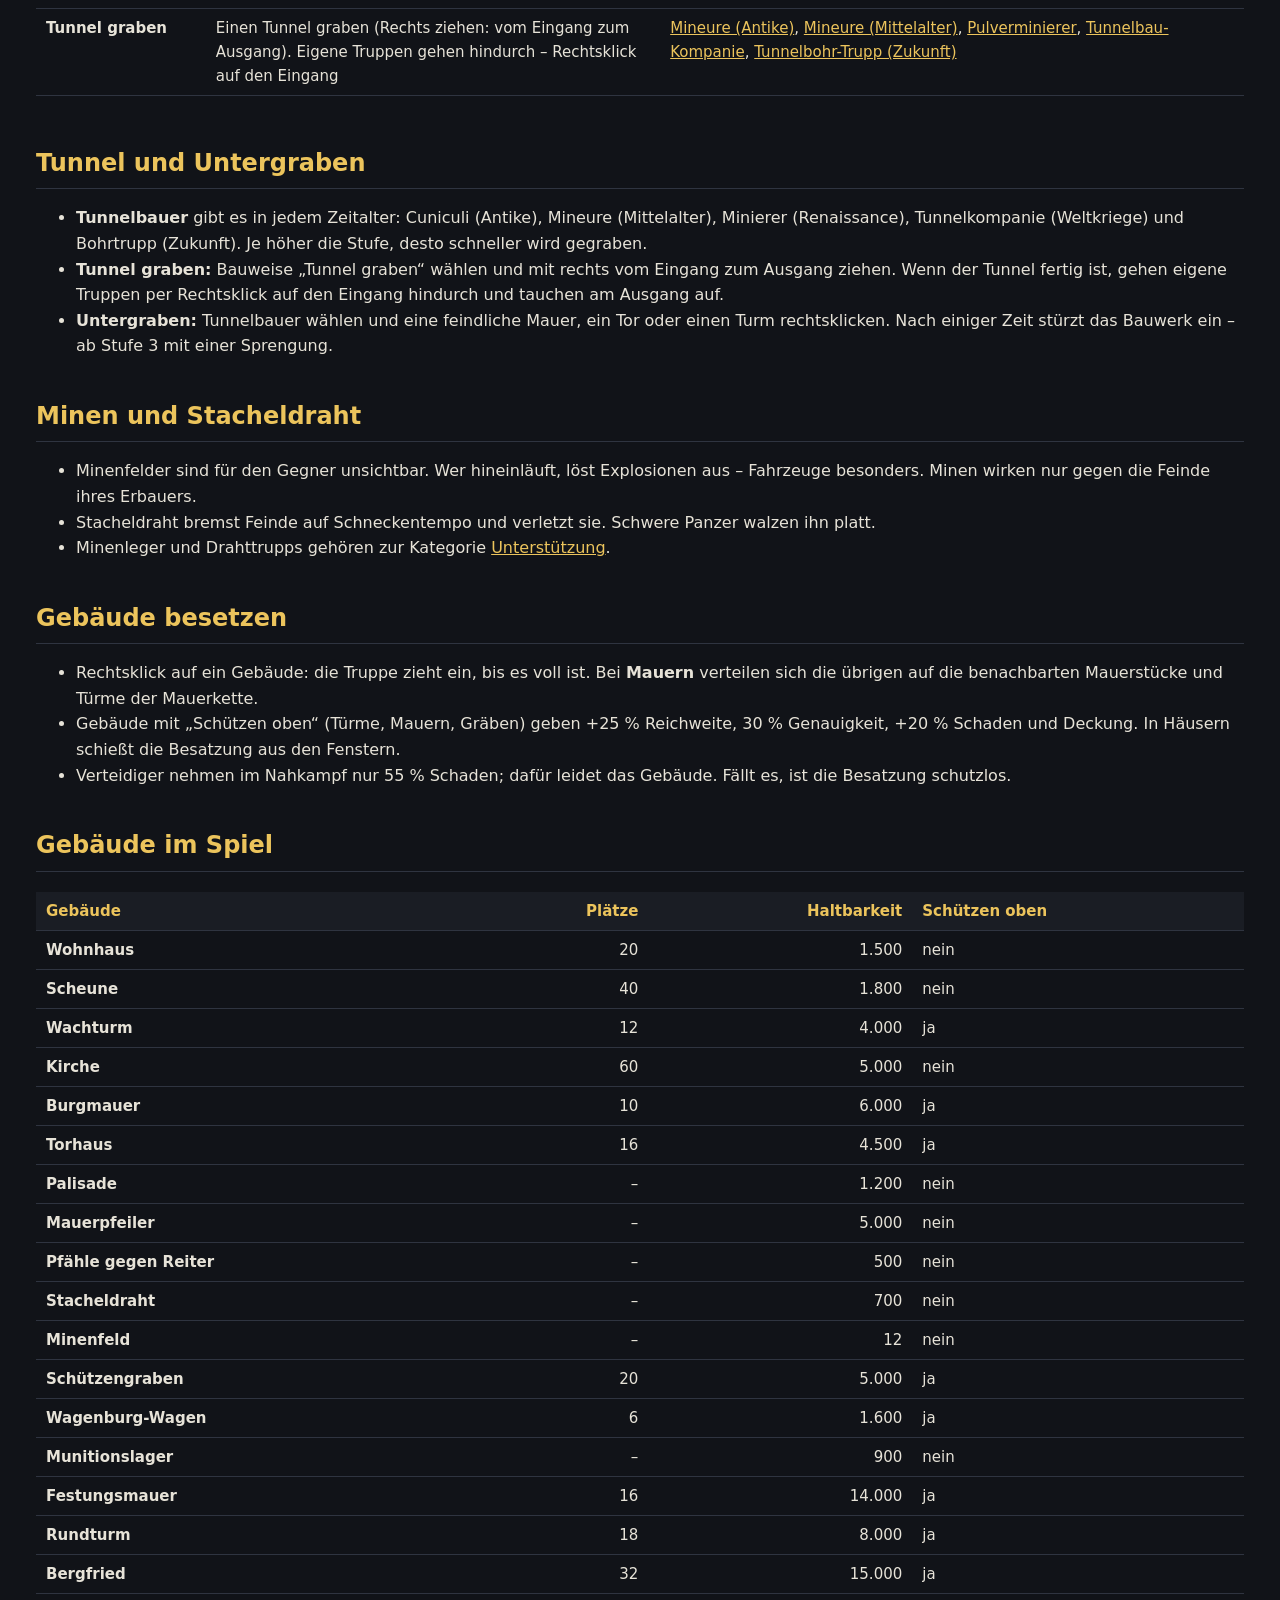
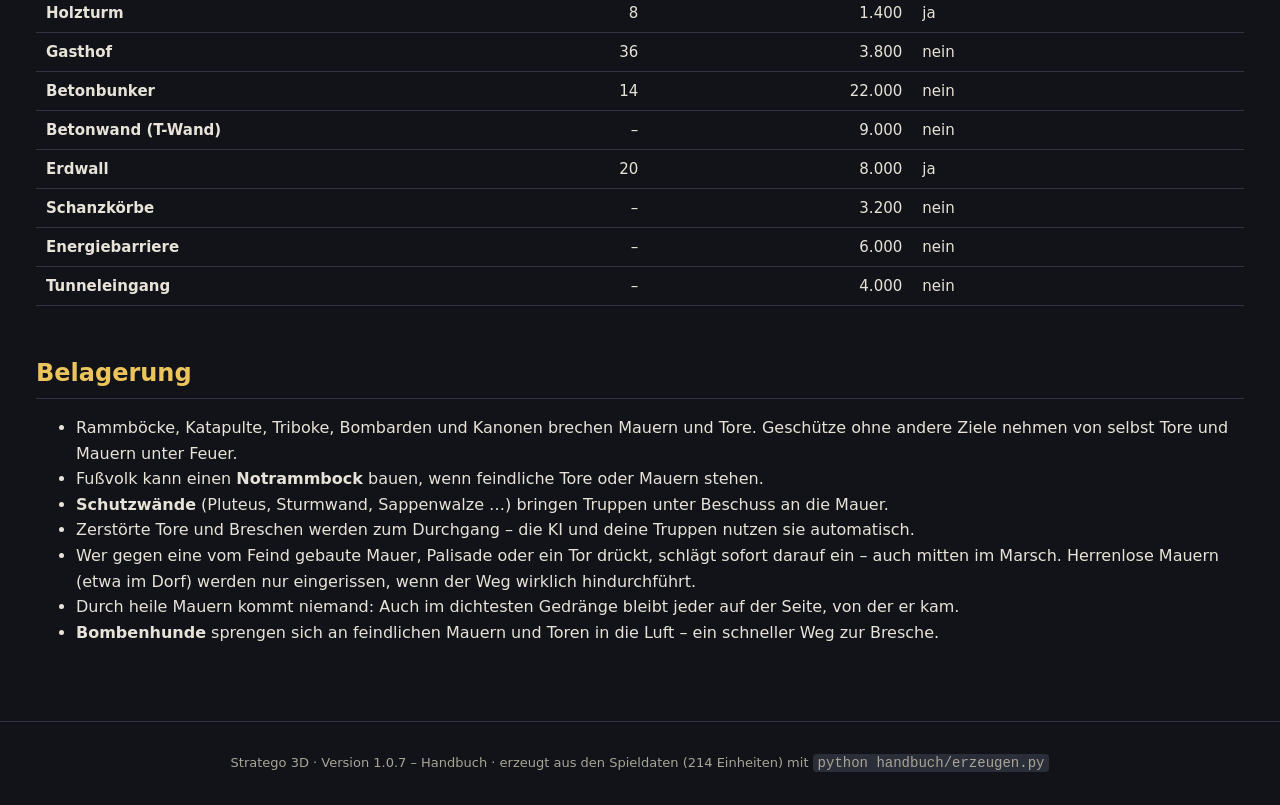
==== commit 826276b1: "Handbuch 1.0.7: Durchschuss, Patriot-General, Bombenhunde, feste Mauern, Heerlager Co-Authored-By: C" ====
--- a/bauen.html
+++ b/bauen.html
@@ -63,9 +63,13 @@
 <li>Fußvolk kann einen <b>Notrammbock</b> bauen, wenn feindliche Tore oder Mauern stehen.</li>
 <li><b>Schutzwände</b> (Pluteus, Sturmwand, Sappenwalze …) bringen Truppen unter Beschuss an die Mauer.</li>
 <li>Zerstörte Tore und Breschen werden zum Durchgang – die KI und deine Truppen nutzen sie automatisch.</li>
+<li>Wer gegen eine vom Feind gebaute Mauer, Palisade oder ein Tor drückt, schlägt sofort darauf ein – auch mitten im Marsch.
+Herrenlose Mauern (etwa im Dorf) werden nur eingerissen, wenn der Weg wirklich hindurchführt.</li>
+<li>Durch heile Mauern kommt niemand: Auch im dichtesten Gedränge bleibt jeder auf der Seite, von der er kam.</li>
+<li><b>Bombenhunde</b> sprengen sich an feindlichen Mauern und Toren in die Luft – ein schneller Weg zur Bresche.</li>
 </ul>
 </main>
-<footer>Stratego 3D · Version 1.0.6 – Handbuch · erzeugt aus den Spieldaten (212 Einheiten) mit
+<footer>Stratego 3D · Version 1.0.7 – Handbuch · erzeugt aus den Spieldaten (214 Einheiten) mit
 <code>python handbuch/erzeugen.py</code></footer>
 <script>
 document.querySelectorAll('table.sortable').forEach(tb=>{
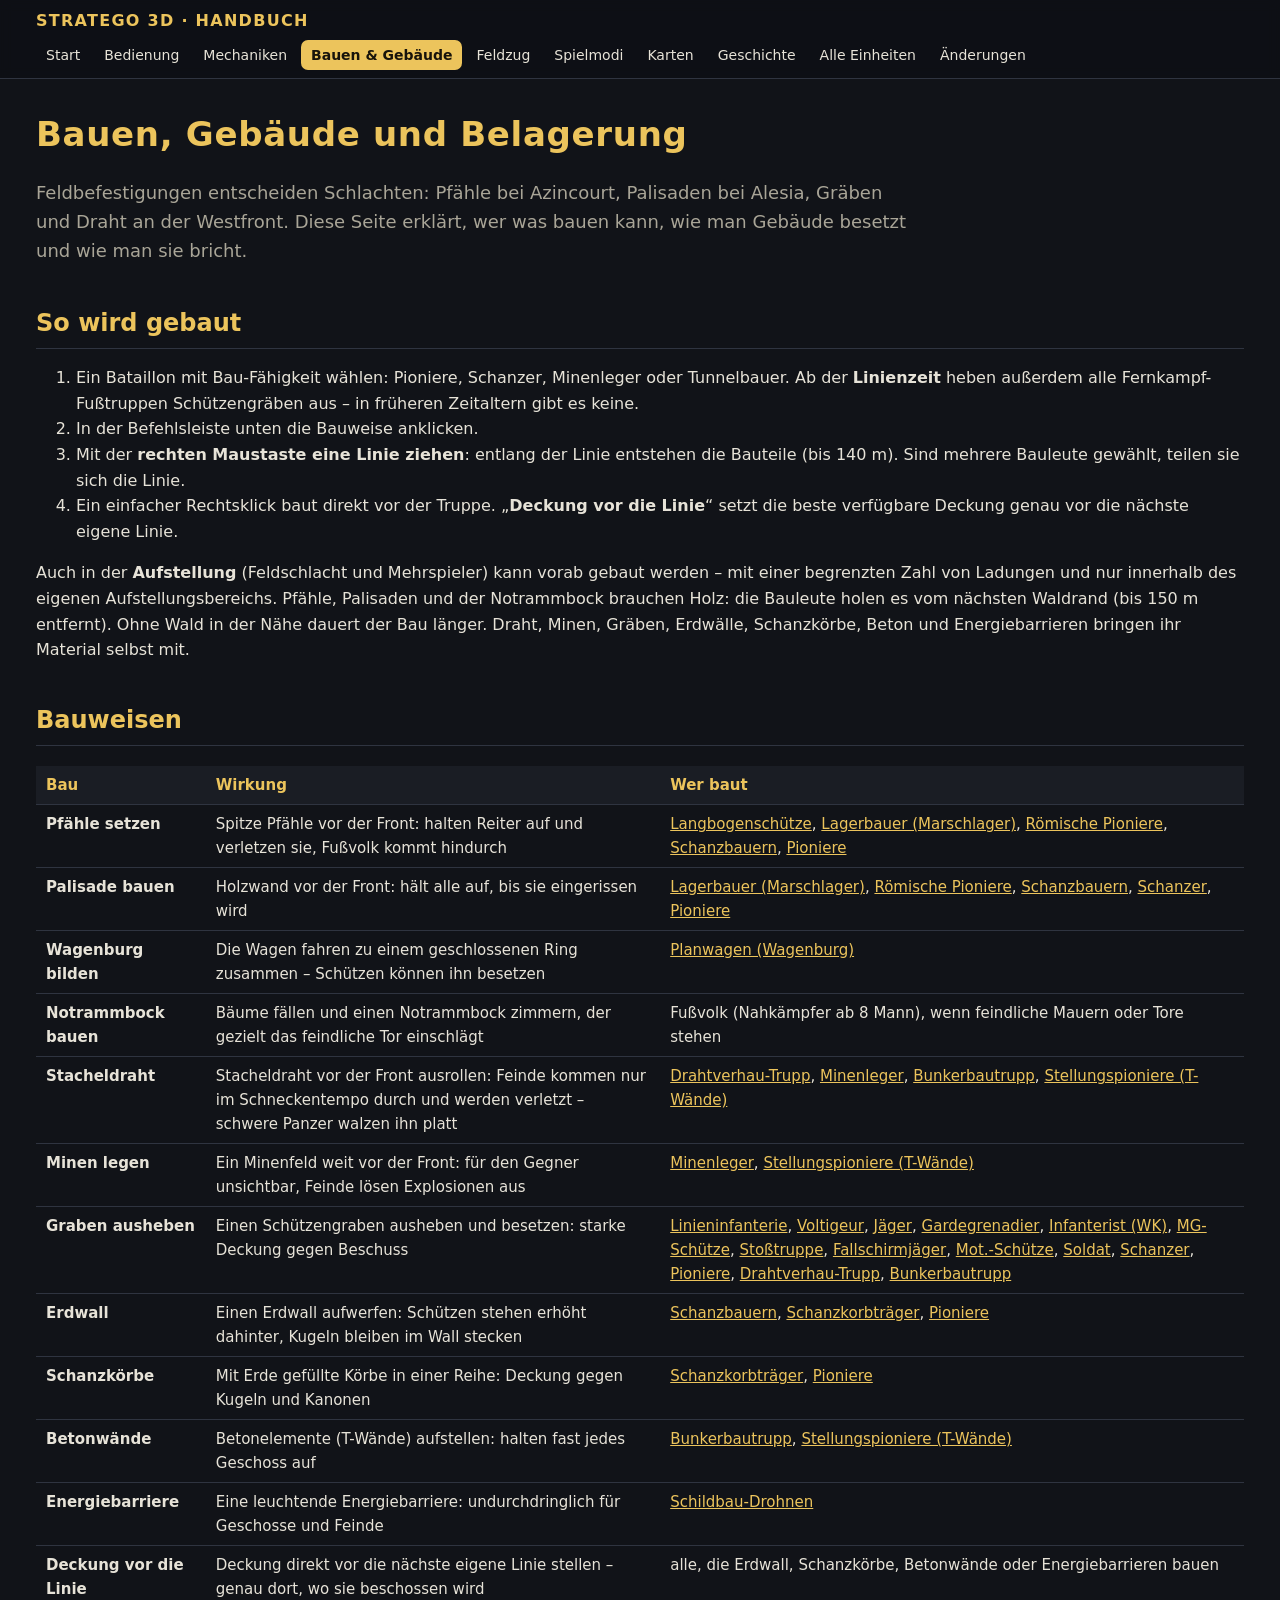
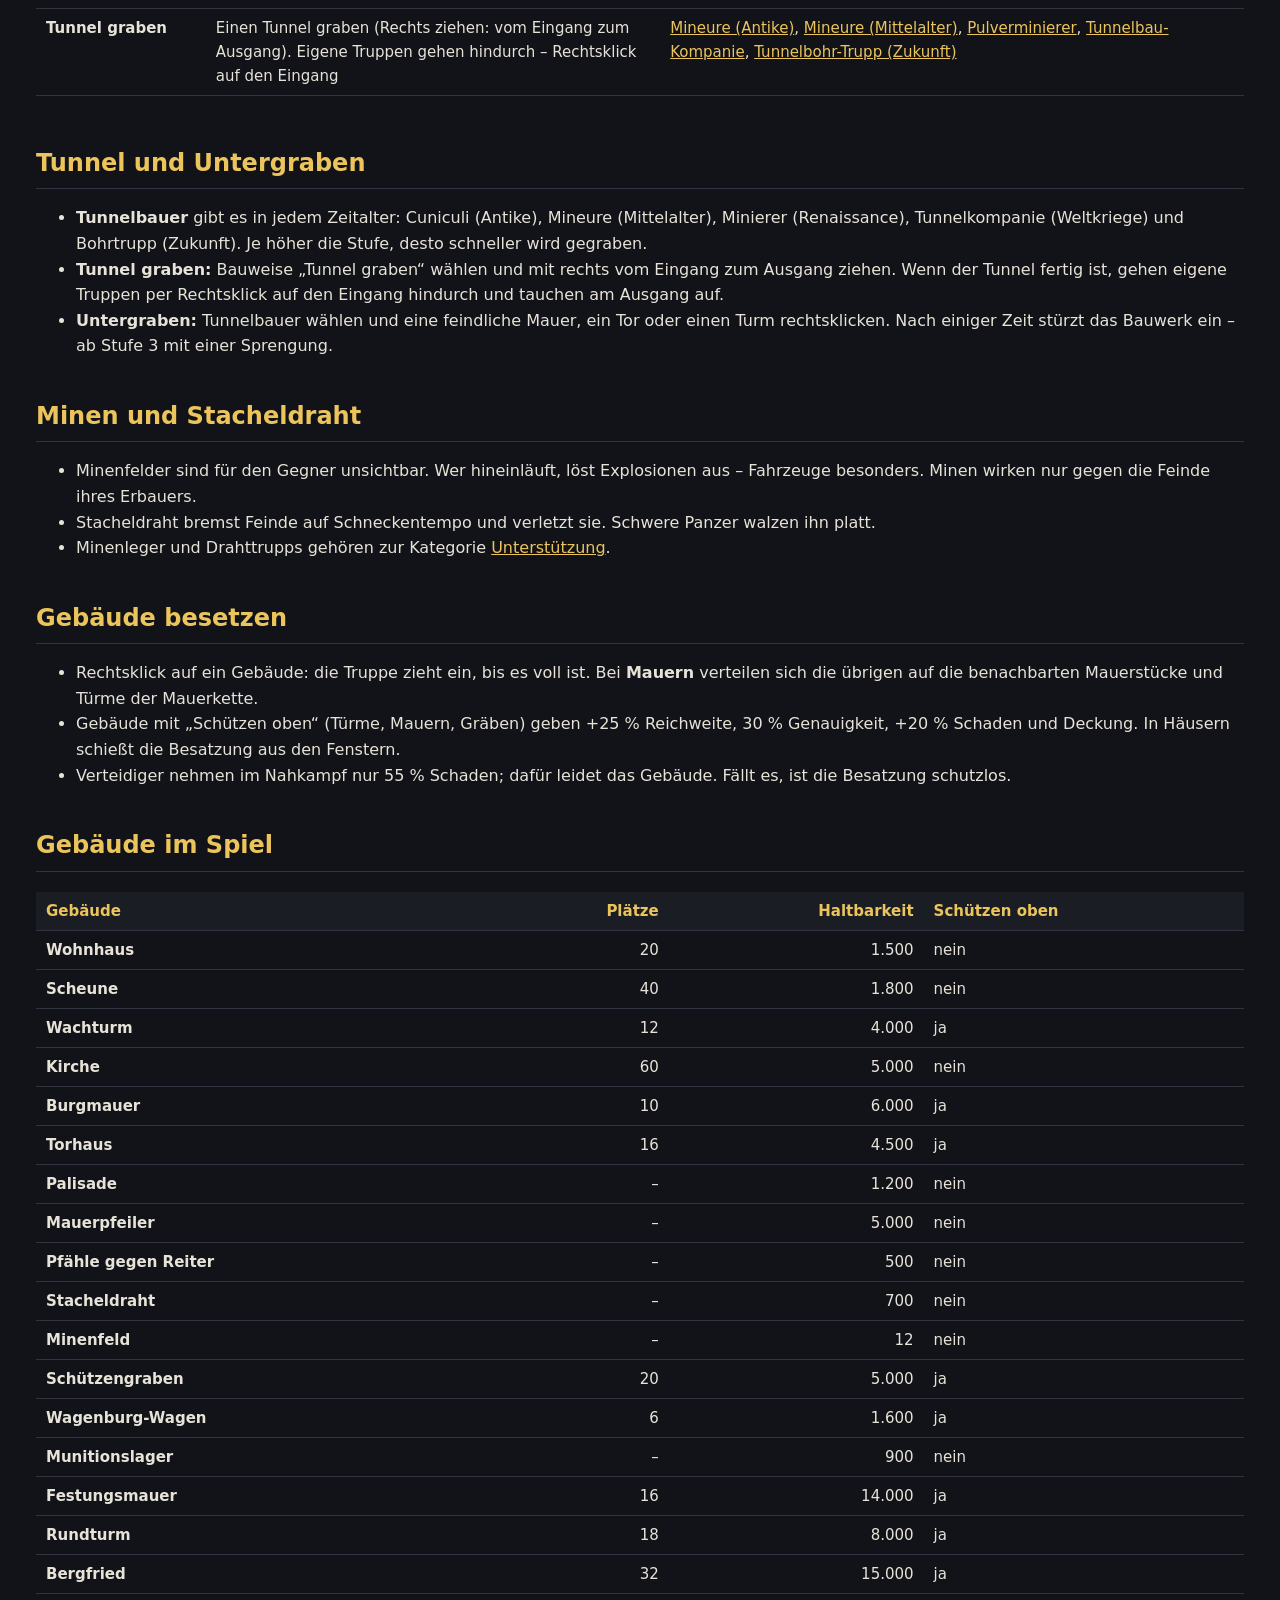
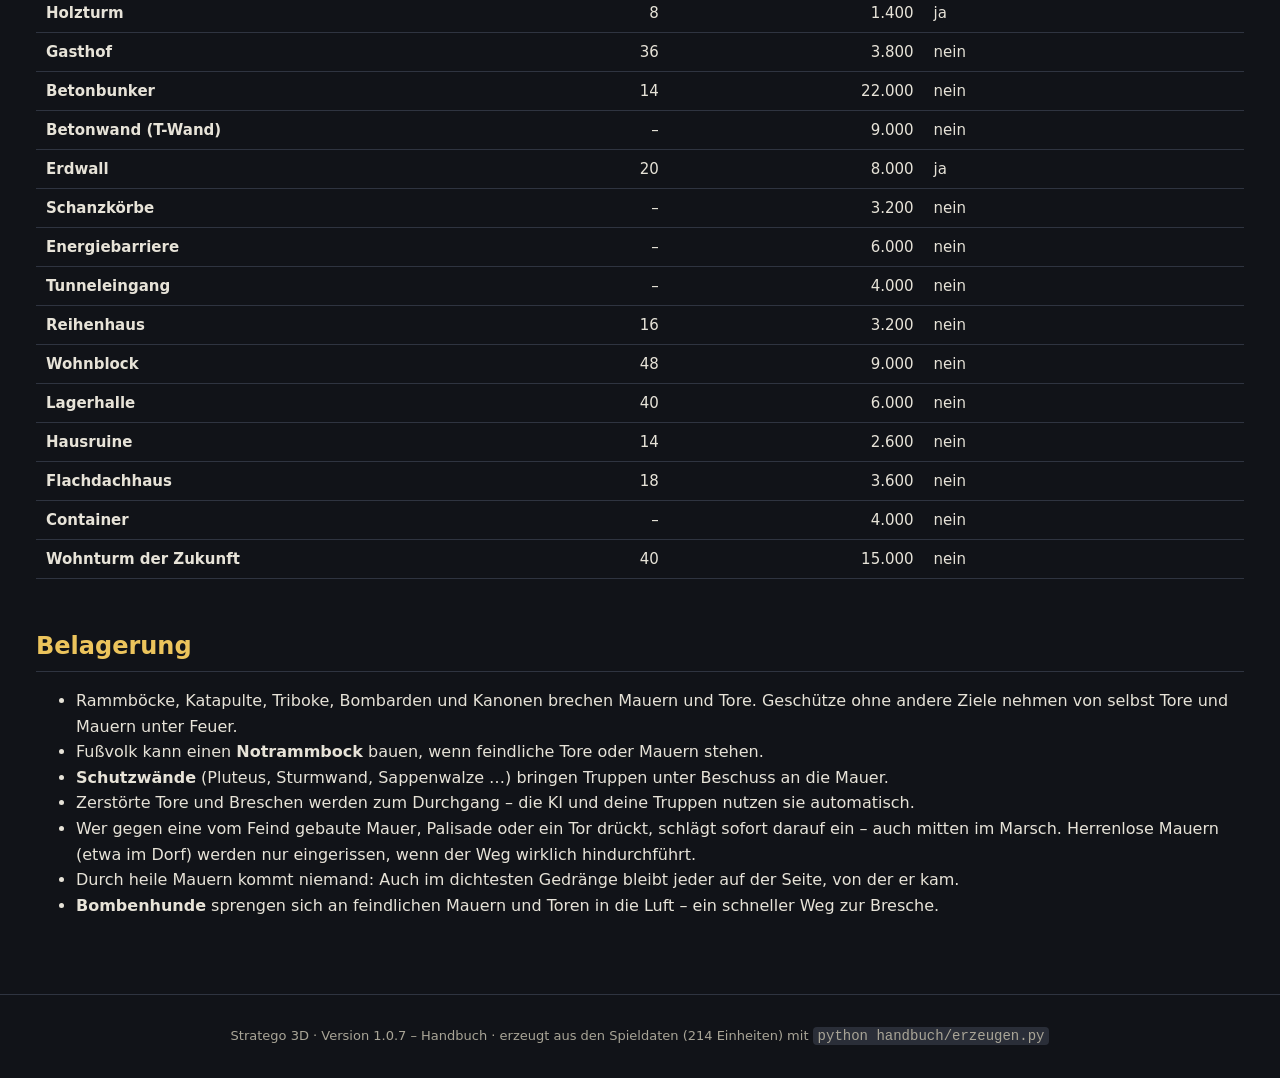
==== commit 8fd03810: "Handbuch 1.0.7: neue Karten, Gelände, gestaffelte Feldzug-Heere, Gruppen und Controller Co-Authored-" ====
--- a/bauen.html
+++ b/bauen.html
@@ -54,7 +54,7 @@
 </ul>
 
 <h2>Gebäude im Spiel</h2>
-<div class="tbl"><table><tr><th>Gebäude</th><th class=num>Plätze</th><th class=num>Haltbarkeit</th><th>Schützen oben</th></tr><tr><td><b>Wohnhaus</b></td><td class=num>20</td><td class=num>1.500</td><td>nein</td></tr><tr><td><b>Scheune</b></td><td class=num>40</td><td class=num>1.800</td><td>nein</td></tr><tr><td><b>Wachturm</b></td><td class=num>12</td><td class=num>4.000</td><td>ja</td></tr><tr><td><b>Kirche</b></td><td class=num>60</td><td class=num>5.000</td><td>nein</td></tr><tr><td><b>Burgmauer</b></td><td class=num>10</td><td class=num>6.000</td><td>ja</td></tr><tr><td><b>Torhaus</b></td><td class=num>16</td><td class=num>4.500</td><td>ja</td></tr><tr><td><b>Palisade</b></td><td class=num>–</td><td class=num>1.200</td><td>nein</td></tr><tr><td><b>Mauerpfeiler</b></td><td class=num>–</td><td class=num>5.000</td><td>nein</td></tr><tr><td><b>Pfähle gegen Reiter</b></td><td class=num>–</td><td class=num>500</td><td>nein</td></tr><tr><td><b>Stacheldraht</b></td><td class=num>–</td><td class=num>700</td><td>nein</td></tr><tr><td><b>Minenfeld</b></td><td class=num>–</td><td class=num>12</td><td>nein</td></tr><tr><td><b>Schützengraben</b></td><td class=num>20</td><td class=num>5.000</td><td>ja</td></tr><tr><td><b>Wagenburg-Wagen</b></td><td class=num>6</td><td class=num>1.600</td><td>ja</td></tr><tr><td><b>Munitionslager</b></td><td class=num>–</td><td class=num>900</td><td>nein</td></tr><tr><td><b>Festungsmauer</b></td><td class=num>16</td><td class=num>14.000</td><td>ja</td></tr><tr><td><b>Rundturm</b></td><td class=num>18</td><td class=num>8.000</td><td>ja</td></tr><tr><td><b>Bergfried</b></td><td class=num>32</td><td class=num>15.000</td><td>ja</td></tr><tr><td><b>Holzturm</b></td><td class=num>8</td><td class=num>1.400</td><td>ja</td></tr><tr><td><b>Gasthof</b></td><td class=num>36</td><td class=num>3.800</td><td>nein</td></tr><tr><td><b>Betonbunker</b></td><td class=num>14</td><td class=num>22.000</td><td>nein</td></tr><tr><td><b>Betonwand (T-Wand)</b></td><td class=num>–</td><td class=num>9.000</td><td>nein</td></tr><tr><td><b>Erdwall</b></td><td class=num>20</td><td class=num>8.000</td><td>ja</td></tr><tr><td><b>Schanzkörbe</b></td><td class=num>–</td><td class=num>3.200</td><td>nein</td></tr><tr><td><b>Energiebarriere</b></td><td class=num>–</td><td class=num>6.000</td><td>nein</td></tr><tr><td><b>Tunneleingang</b></td><td class=num>–</td><td class=num>4.000</td><td>nein</td></tr></table></div>
+<div class="tbl"><table><tr><th>Gebäude</th><th class=num>Plätze</th><th class=num>Haltbarkeit</th><th>Schützen oben</th></tr><tr><td><b>Wohnhaus</b></td><td class=num>20</td><td class=num>1.500</td><td>nein</td></tr><tr><td><b>Scheune</b></td><td class=num>40</td><td class=num>1.800</td><td>nein</td></tr><tr><td><b>Wachturm</b></td><td class=num>12</td><td class=num>4.000</td><td>ja</td></tr><tr><td><b>Kirche</b></td><td class=num>60</td><td class=num>5.000</td><td>nein</td></tr><tr><td><b>Burgmauer</b></td><td class=num>10</td><td class=num>6.000</td><td>ja</td></tr><tr><td><b>Torhaus</b></td><td class=num>16</td><td class=num>4.500</td><td>ja</td></tr><tr><td><b>Palisade</b></td><td class=num>–</td><td class=num>1.200</td><td>nein</td></tr><tr><td><b>Mauerpfeiler</b></td><td class=num>–</td><td class=num>5.000</td><td>nein</td></tr><tr><td><b>Pfähle gegen Reiter</b></td><td class=num>–</td><td class=num>500</td><td>nein</td></tr><tr><td><b>Stacheldraht</b></td><td class=num>–</td><td class=num>700</td><td>nein</td></tr><tr><td><b>Minenfeld</b></td><td class=num>–</td><td class=num>12</td><td>nein</td></tr><tr><td><b>Schützengraben</b></td><td class=num>20</td><td class=num>5.000</td><td>ja</td></tr><tr><td><b>Wagenburg-Wagen</b></td><td class=num>6</td><td class=num>1.600</td><td>ja</td></tr><tr><td><b>Munitionslager</b></td><td class=num>–</td><td class=num>900</td><td>nein</td></tr><tr><td><b>Festungsmauer</b></td><td class=num>16</td><td class=num>14.000</td><td>ja</td></tr><tr><td><b>Rundturm</b></td><td class=num>18</td><td class=num>8.000</td><td>ja</td></tr><tr><td><b>Bergfried</b></td><td class=num>32</td><td class=num>15.000</td><td>ja</td></tr><tr><td><b>Holzturm</b></td><td class=num>8</td><td class=num>1.400</td><td>ja</td></tr><tr><td><b>Gasthof</b></td><td class=num>36</td><td class=num>3.800</td><td>nein</td></tr><tr><td><b>Betonbunker</b></td><td class=num>14</td><td class=num>22.000</td><td>nein</td></tr><tr><td><b>Betonwand (T-Wand)</b></td><td class=num>–</td><td class=num>9.000</td><td>nein</td></tr><tr><td><b>Erdwall</b></td><td class=num>20</td><td class=num>8.000</td><td>ja</td></tr><tr><td><b>Schanzkörbe</b></td><td class=num>–</td><td class=num>3.200</td><td>nein</td></tr><tr><td><b>Energiebarriere</b></td><td class=num>–</td><td class=num>6.000</td><td>nein</td></tr><tr><td><b>Tunneleingang</b></td><td class=num>–</td><td class=num>4.000</td><td>nein</td></tr><tr><td><b>Reihenhaus</b></td><td class=num>16</td><td class=num>3.200</td><td>nein</td></tr><tr><td><b>Wohnblock</b></td><td class=num>48</td><td class=num>9.000</td><td>nein</td></tr><tr><td><b>Lagerhalle</b></td><td class=num>40</td><td class=num>6.000</td><td>nein</td></tr><tr><td><b>Hausruine</b></td><td class=num>14</td><td class=num>2.600</td><td>nein</td></tr><tr><td><b>Flachdachhaus</b></td><td class=num>18</td><td class=num>3.600</td><td>nein</td></tr><tr><td><b>Container</b></td><td class=num>–</td><td class=num>4.000</td><td>nein</td></tr><tr><td><b>Wohnturm der Zukunft</b></td><td class=num>40</td><td class=num>15.000</td><td>nein</td></tr></table></div>
 
 <h2>Belagerung</h2>
 <ul>
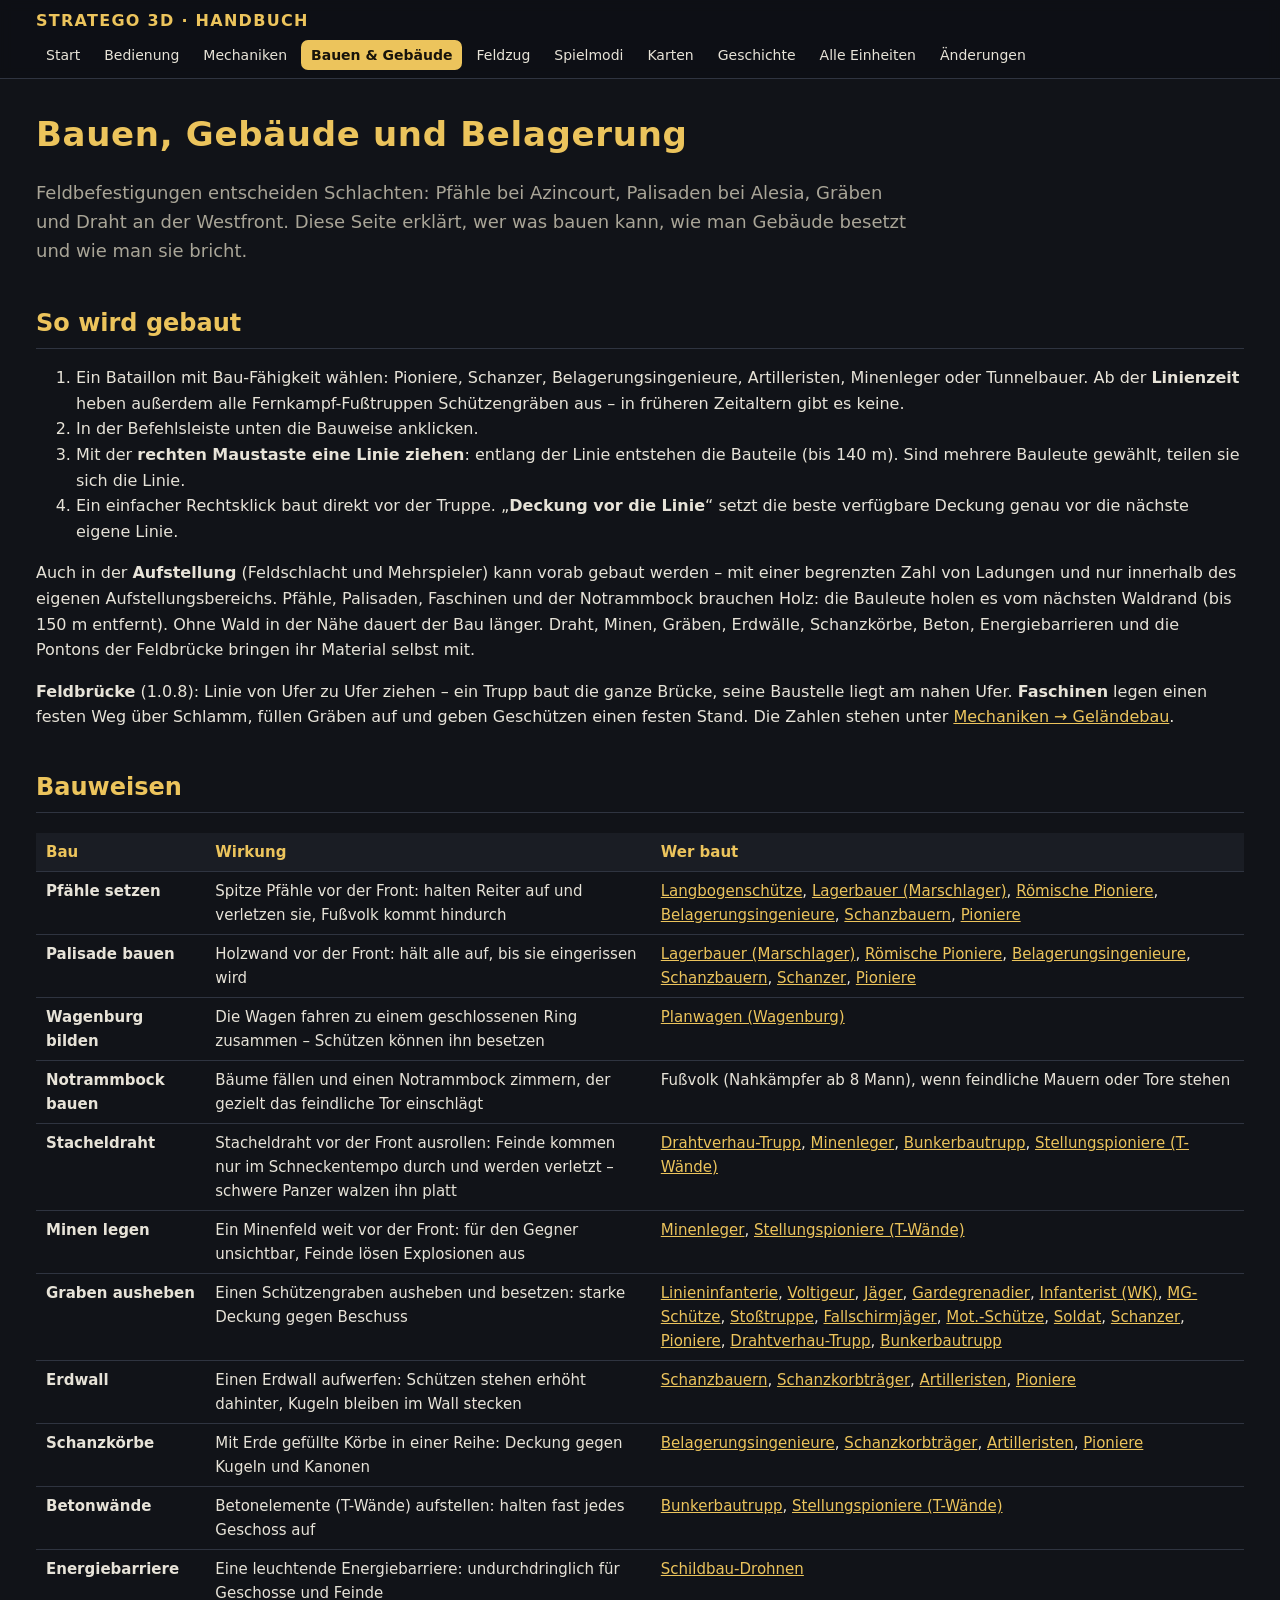
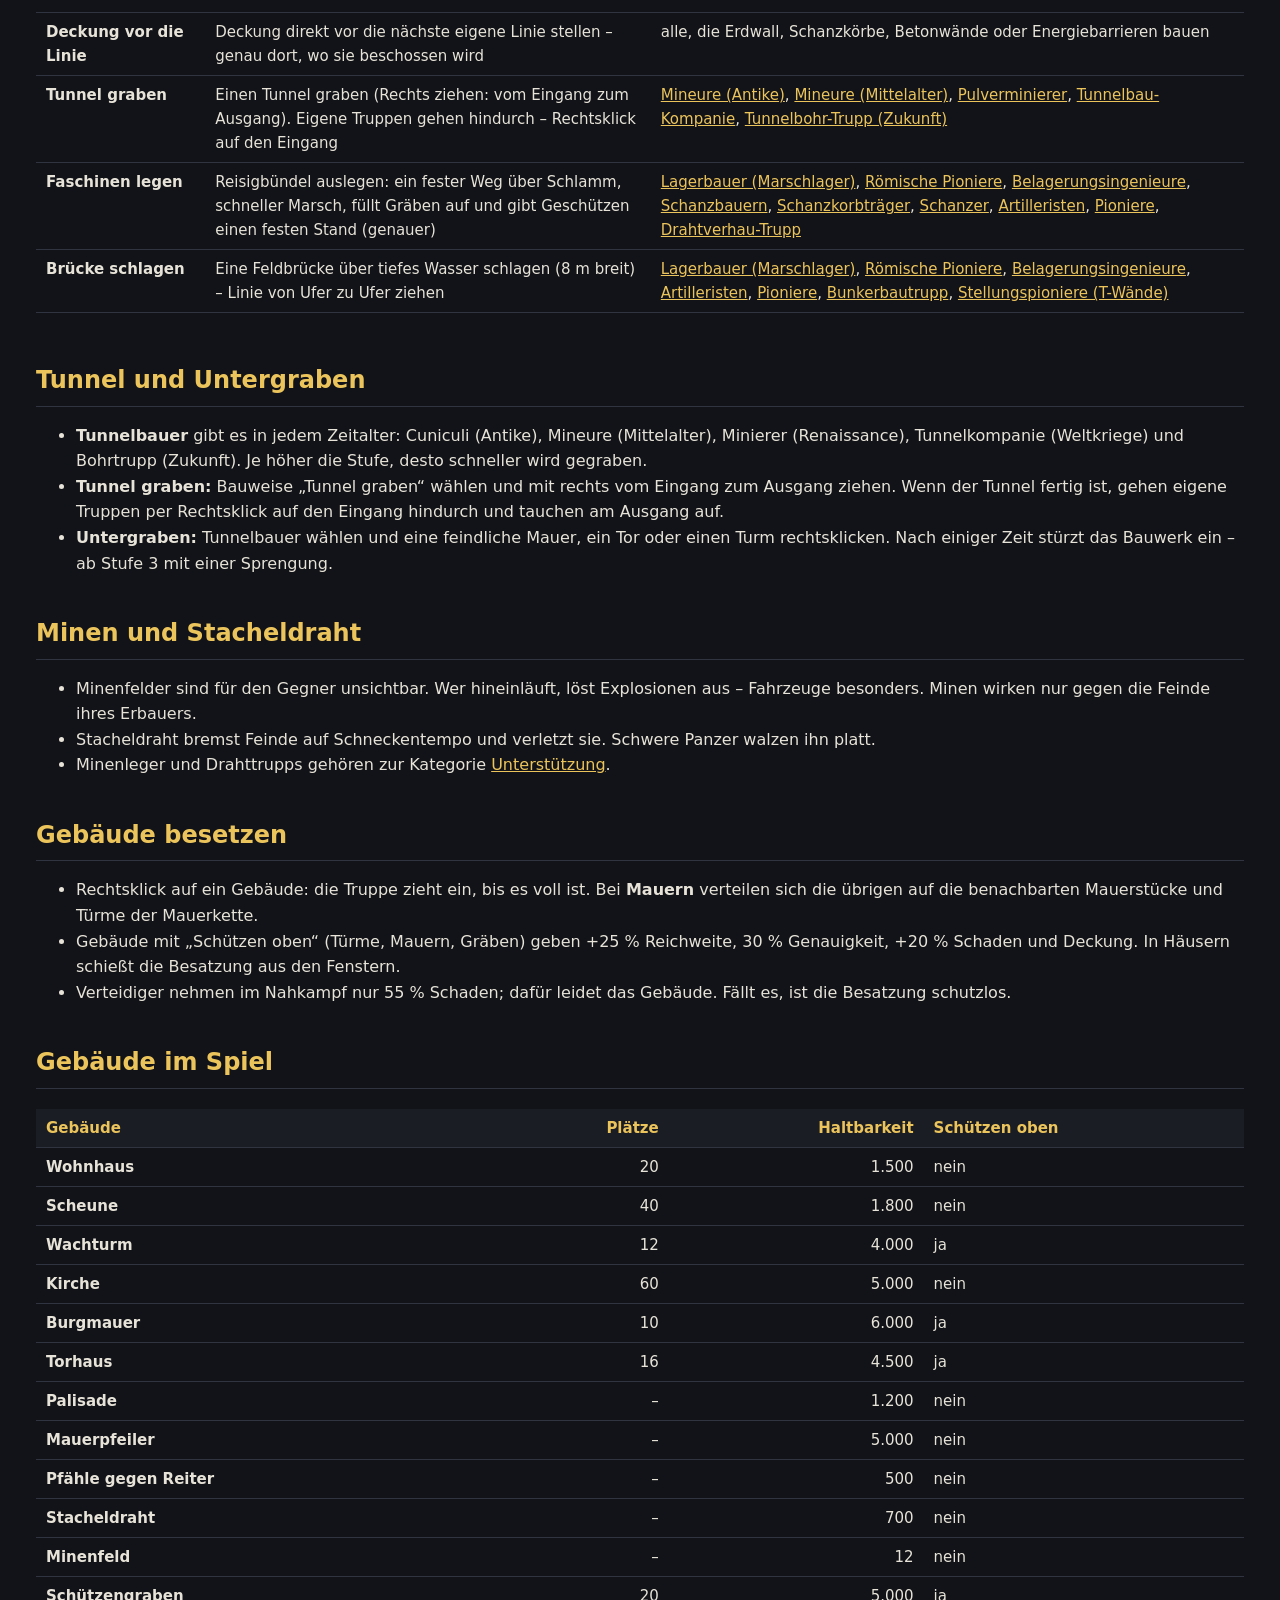
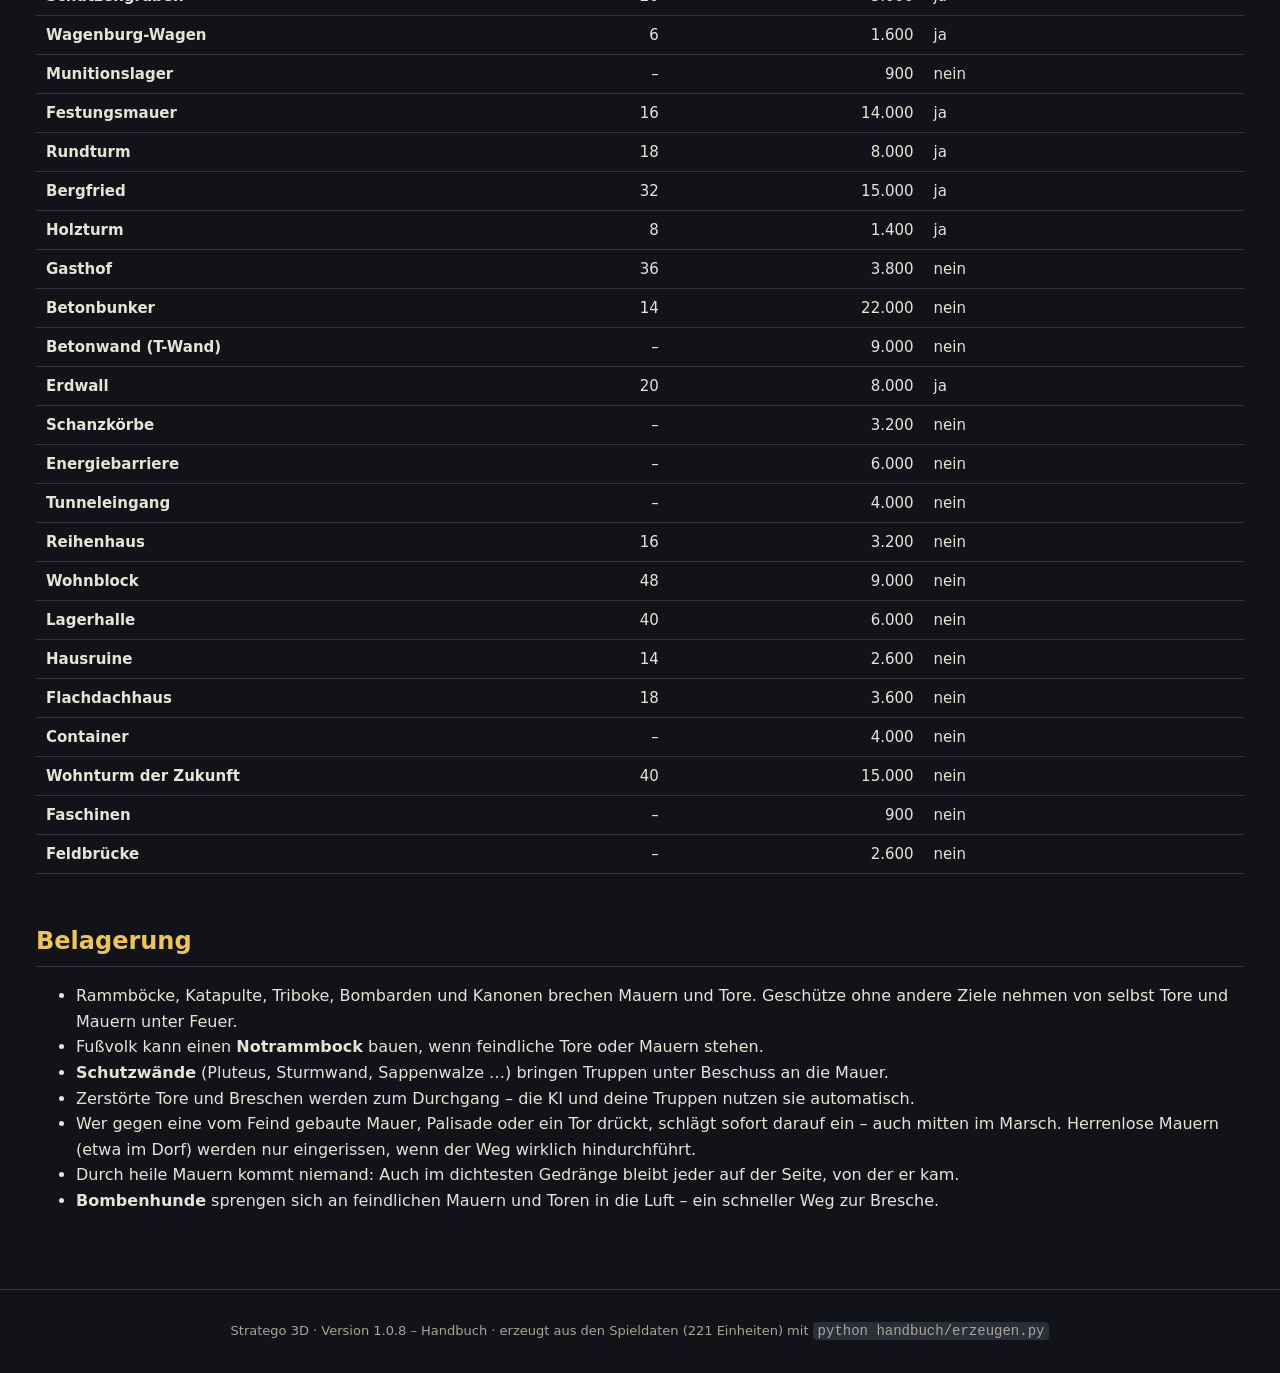
==== commit 5bea24ad: "Handbuch 1.0.8: neue Truppen, Feldbrücken und Faschinen, KI-Brückenschlag, Mitspielen am PC - Neue E" ====
--- a/bauen.html
+++ b/bauen.html
@@ -10,7 +10,8 @@
 
 <h2>So wird gebaut</h2>
 <ol>
-<li>Ein Bataillon mit Bau-Fähigkeit wählen: Pioniere, Schanzer, Minenleger oder Tunnelbauer. Ab der <b>Linienzeit</b> heben
+<li>Ein Bataillon mit Bau-Fähigkeit wählen: Pioniere, Schanzer, Belagerungsingenieure, Artilleristen, Minenleger oder
+Tunnelbauer. Ab der <b>Linienzeit</b> heben
 außerdem alle Fernkampf-Fußtruppen Schützengräben aus – in früheren Zeitaltern gibt es keine.</li>
 <li>In der Befehlsleiste unten die Bauweise anklicken.</li>
 <li>Mit der <b>rechten Maustaste eine Linie ziehen</b>: entlang der Linie entstehen die Bauteile (bis 140 m). Sind mehrere
@@ -19,12 +20,15 @@
 genau vor die nächste eigene Linie.</li>
 </ol>
 <p>Auch in der <b>Aufstellung</b> (Feldschlacht und Mehrspieler) kann vorab gebaut werden – mit einer begrenzten Zahl von Ladungen
-und nur innerhalb des eigenen Aufstellungsbereichs. Pfähle, Palisaden und der Notrammbock brauchen Holz: die Bauleute holen
-es vom nächsten Waldrand (bis 150 m entfernt). Ohne Wald in der Nähe dauert der Bau länger. Draht, Minen, Gräben, Erdwälle,
-Schanzkörbe, Beton und Energiebarrieren bringen ihr Material selbst mit.</p>
+und nur innerhalb des eigenen Aufstellungsbereichs. Pfähle, Palisaden, Faschinen und der Notrammbock brauchen Holz: die
+Bauleute holen es vom nächsten Waldrand (bis 150 m entfernt). Ohne Wald in der Nähe dauert der Bau länger. Draht, Minen, Gräben,
+Erdwälle, Schanzkörbe, Beton, Energiebarrieren und die Pontons der Feldbrücke bringen ihr Material selbst mit.</p>
+<p><b>Feldbrücke</b> (1.0.8): Linie von Ufer zu Ufer ziehen – ein Trupp baut die ganze Brücke, seine Baustelle liegt am nahen
+Ufer. <b>Faschinen</b> legen einen festen Weg über Schlamm, füllen Gräben auf und geben Geschützen einen festen Stand. Die
+Zahlen stehen unter <a href="mechaniken.html#gelaendebau">Mechaniken → Geländebau</a>.</p>
 
 <h2>Bauweisen</h2>
-<div class="tbl"><table><tr><th>Bau</th><th>Wirkung</th><th>Wer baut</th></tr><tr><td><b>Pfähle setzen</b></td><td>Spitze Pfähle vor der Front: halten Reiter auf und verletzen sie, Fußvolk kommt hindurch</td><td><a href="einheiten-fernkampf.html#bogen">Langbogenschütze</a>, <a href="einheiten-unterstuetzung.html#lagerbauer">Lagerbauer (Marschlager)</a>, <a href="einheiten-unterstuetzung.html#fabri">Römische Pioniere</a>, <a href="einheiten-unterstuetzung.html#schanzbauer">Schanzbauern</a>, <a href="einheiten-unterstuetzung.html#pionier">Pioniere</a></td></tr><tr><td><b>Palisade bauen</b></td><td>Holzwand vor der Front: hält alle auf, bis sie eingerissen wird</td><td><a href="einheiten-unterstuetzung.html#lagerbauer">Lagerbauer (Marschlager)</a>, <a href="einheiten-unterstuetzung.html#fabri">Römische Pioniere</a>, <a href="einheiten-unterstuetzung.html#schanzbauer">Schanzbauern</a>, <a href="einheiten-unterstuetzung.html#schanzer">Schanzer</a>, <a href="einheiten-unterstuetzung.html#pionier">Pioniere</a></td></tr><tr><td><b>Wagenburg bilden</b></td><td>Die Wagen fahren zu einem geschlossenen Ring zusammen – Schützen können ihn besetzen</td><td><a href="einheiten-unterstuetzung.html#planwagen">Planwagen (Wagenburg)</a></td></tr><tr><td><b>Notrammbock bauen</b></td><td>Bäume fällen und einen Notrammbock zimmern, der gezielt das feindliche Tor einschlägt</td><td>Fußvolk (Nahkämpfer ab 8 Mann), wenn feindliche Mauern oder Tore stehen</td></tr><tr><td><b>Stacheldraht</b></td><td>Stacheldraht vor der Front ausrollen: Feinde kommen nur im Schneckentempo durch und werden verletzt – schwere Panzer walzen ihn platt</td><td><a href="einheiten-unterstuetzung.html#drahttrupp">Drahtverhau-Trupp</a>, <a href="einheiten-unterstuetzung.html#minenleger">Minenleger</a>, <a href="einheiten-unterstuetzung.html#bunkerbau">Bunkerbautrupp</a>, <a href="einheiten-unterstuetzung.html#twall_pio">Stellungspioniere (T-Wände)</a></td></tr><tr><td><b>Minen legen</b></td><td>Ein Minenfeld weit vor der Front: für den Gegner unsichtbar, Feinde lösen Explosionen aus</td><td><a href="einheiten-unterstuetzung.html#minenleger">Minenleger</a>, <a href="einheiten-unterstuetzung.html#twall_pio">Stellungspioniere (T-Wände)</a></td></tr><tr><td><b>Graben ausheben</b></td><td>Einen Schützengraben ausheben und besetzen: starke Deckung gegen Beschuss</td><td><a href="einheiten-fernkampf.html#linie">Linieninfanterie</a>, <a href="einheiten-fernkampf.html#voltigeur">Voltigeur</a>, <a href="einheiten-fernkampf.html#jaeger">Jäger</a>, <a href="einheiten-fernkampf.html#garde">Gardegrenadier</a>, <a href="einheiten-fernkampf.html#weltkrieg">Infanterist (WK)</a>, <a href="einheiten-fernkampf.html#mg">MG-Schütze</a>, <a href="einheiten-fernkampf.html#sturmtruppe">Stoßtruppe</a>, <a href="einheiten-fernkampf.html#fallschirmjaeger">Fallschirmjäger</a>, <a href="einheiten-fernkampf.html#motschuetze">Mot.-Schütze</a>, <a href="einheiten-fernkampf.html#soldat">Soldat</a>, <a href="einheiten-unterstuetzung.html#schanzer">Schanzer</a>, <a href="einheiten-unterstuetzung.html#pionier">Pioniere</a>, <a href="einheiten-unterstuetzung.html#drahttrupp">Drahtverhau-Trupp</a>, <a href="einheiten-unterstuetzung.html#bunkerbau">Bunkerbautrupp</a></td></tr><tr><td><b>Erdwall</b></td><td>Einen Erdwall aufwerfen: Schützen stehen erhöht dahinter, Kugeln bleiben im Wall stecken</td><td><a href="einheiten-unterstuetzung.html#schanzbauer">Schanzbauern</a>, <a href="einheiten-unterstuetzung.html#schanzkorb_tr">Schanzkorbträger</a>, <a href="einheiten-unterstuetzung.html#pionier">Pioniere</a></td></tr><tr><td><b>Schanzkörbe</b></td><td>Mit Erde gefüllte Körbe in einer Reihe: Deckung gegen Kugeln und Kanonen</td><td><a href="einheiten-unterstuetzung.html#schanzkorb_tr">Schanzkorbträger</a>, <a href="einheiten-unterstuetzung.html#pionier">Pioniere</a></td></tr><tr><td><b>Betonwände</b></td><td>Betonelemente (T-Wände) aufstellen: halten fast jedes Geschoss auf</td><td><a href="einheiten-unterstuetzung.html#bunkerbau">Bunkerbautrupp</a>, <a href="einheiten-unterstuetzung.html#twall_pio">Stellungspioniere (T-Wände)</a></td></tr><tr><td><b>Energiebarriere</b></td><td>Eine leuchtende Energiebarriere: undurchdringlich für Geschosse und Feinde</td><td><a href="einheiten-unterstuetzung.html#schilddrohnen">Schildbau-Drohnen</a></td></tr><tr><td><b>Deckung vor die Linie</b></td><td>Deckung direkt vor die nächste eigene Linie stellen – genau dort, wo sie beschossen wird</td><td>alle, die Erdwall, Schanzkörbe, Betonwände oder Energiebarrieren bauen</td></tr><tr><td><b>Tunnel graben</b></td><td>Einen Tunnel graben (Rechts ziehen: vom Eingang zum Ausgang). Eigene Truppen gehen hindurch – Rechtsklick auf den Eingang</td><td><a href="einheiten-unterstuetzung.html#cuniculi">Mineure (Antike)</a>, <a href="einheiten-unterstuetzung.html#mineure">Mineure (Mittelalter)</a>, <a href="einheiten-unterstuetzung.html#minierer">Pulverminierer</a>, <a href="einheiten-unterstuetzung.html#tunnelkompanie">Tunnelbau-Kompanie</a>, <a href="einheiten-unterstuetzung.html#bohrtrupp">Tunnelbohr-Trupp (Zukunft)</a></td></tr></table></div>
+<div class="tbl"><table><tr><th>Bau</th><th>Wirkung</th><th>Wer baut</th></tr><tr><td><b>Pfähle setzen</b></td><td>Spitze Pfähle vor der Front: halten Reiter auf und verletzen sie, Fußvolk kommt hindurch</td><td><a href="einheiten-fernkampf.html#bogen">Langbogenschütze</a>, <a href="einheiten-unterstuetzung.html#lagerbauer">Lagerbauer (Marschlager)</a>, <a href="einheiten-unterstuetzung.html#fabri">Römische Pioniere</a>, <a href="einheiten-unterstuetzung.html#bel_ingenieur">Belagerungsingenieure</a>, <a href="einheiten-unterstuetzung.html#schanzbauer">Schanzbauern</a>, <a href="einheiten-unterstuetzung.html#pionier">Pioniere</a></td></tr><tr><td><b>Palisade bauen</b></td><td>Holzwand vor der Front: hält alle auf, bis sie eingerissen wird</td><td><a href="einheiten-unterstuetzung.html#lagerbauer">Lagerbauer (Marschlager)</a>, <a href="einheiten-unterstuetzung.html#fabri">Römische Pioniere</a>, <a href="einheiten-unterstuetzung.html#bel_ingenieur">Belagerungsingenieure</a>, <a href="einheiten-unterstuetzung.html#schanzbauer">Schanzbauern</a>, <a href="einheiten-unterstuetzung.html#schanzer">Schanzer</a>, <a href="einheiten-unterstuetzung.html#pionier">Pioniere</a></td></tr><tr><td><b>Wagenburg bilden</b></td><td>Die Wagen fahren zu einem geschlossenen Ring zusammen – Schützen können ihn besetzen</td><td><a href="einheiten-unterstuetzung.html#planwagen">Planwagen (Wagenburg)</a></td></tr><tr><td><b>Notrammbock bauen</b></td><td>Bäume fällen und einen Notrammbock zimmern, der gezielt das feindliche Tor einschlägt</td><td>Fußvolk (Nahkämpfer ab 8 Mann), wenn feindliche Mauern oder Tore stehen</td></tr><tr><td><b>Stacheldraht</b></td><td>Stacheldraht vor der Front ausrollen: Feinde kommen nur im Schneckentempo durch und werden verletzt – schwere Panzer walzen ihn platt</td><td><a href="einheiten-unterstuetzung.html#drahttrupp">Drahtverhau-Trupp</a>, <a href="einheiten-unterstuetzung.html#minenleger">Minenleger</a>, <a href="einheiten-unterstuetzung.html#bunkerbau">Bunkerbautrupp</a>, <a href="einheiten-unterstuetzung.html#twall_pio">Stellungspioniere (T-Wände)</a></td></tr><tr><td><b>Minen legen</b></td><td>Ein Minenfeld weit vor der Front: für den Gegner unsichtbar, Feinde lösen Explosionen aus</td><td><a href="einheiten-unterstuetzung.html#minenleger">Minenleger</a>, <a href="einheiten-unterstuetzung.html#twall_pio">Stellungspioniere (T-Wände)</a></td></tr><tr><td><b>Graben ausheben</b></td><td>Einen Schützengraben ausheben und besetzen: starke Deckung gegen Beschuss</td><td><a href="einheiten-fernkampf.html#linie">Linieninfanterie</a>, <a href="einheiten-fernkampf.html#voltigeur">Voltigeur</a>, <a href="einheiten-fernkampf.html#jaeger">Jäger</a>, <a href="einheiten-fernkampf.html#garde">Gardegrenadier</a>, <a href="einheiten-fernkampf.html#weltkrieg">Infanterist (WK)</a>, <a href="einheiten-fernkampf.html#mg">MG-Schütze</a>, <a href="einheiten-fernkampf.html#sturmtruppe">Stoßtruppe</a>, <a href="einheiten-fernkampf.html#fallschirmjaeger">Fallschirmjäger</a>, <a href="einheiten-fernkampf.html#motschuetze">Mot.-Schütze</a>, <a href="einheiten-fernkampf.html#soldat">Soldat</a>, <a href="einheiten-unterstuetzung.html#schanzer">Schanzer</a>, <a href="einheiten-unterstuetzung.html#pionier">Pioniere</a>, <a href="einheiten-unterstuetzung.html#drahttrupp">Drahtverhau-Trupp</a>, <a href="einheiten-unterstuetzung.html#bunkerbau">Bunkerbautrupp</a></td></tr><tr><td><b>Erdwall</b></td><td>Einen Erdwall aufwerfen: Schützen stehen erhöht dahinter, Kugeln bleiben im Wall stecken</td><td><a href="einheiten-unterstuetzung.html#schanzbauer">Schanzbauern</a>, <a href="einheiten-unterstuetzung.html#schanzkorb_tr">Schanzkorbträger</a>, <a href="einheiten-unterstuetzung.html#artillerist">Artilleristen</a>, <a href="einheiten-unterstuetzung.html#pionier">Pioniere</a></td></tr><tr><td><b>Schanzkörbe</b></td><td>Mit Erde gefüllte Körbe in einer Reihe: Deckung gegen Kugeln und Kanonen</td><td><a href="einheiten-unterstuetzung.html#bel_ingenieur">Belagerungsingenieure</a>, <a href="einheiten-unterstuetzung.html#schanzkorb_tr">Schanzkorbträger</a>, <a href="einheiten-unterstuetzung.html#artillerist">Artilleristen</a>, <a href="einheiten-unterstuetzung.html#pionier">Pioniere</a></td></tr><tr><td><b>Betonwände</b></td><td>Betonelemente (T-Wände) aufstellen: halten fast jedes Geschoss auf</td><td><a href="einheiten-unterstuetzung.html#bunkerbau">Bunkerbautrupp</a>, <a href="einheiten-unterstuetzung.html#twall_pio">Stellungspioniere (T-Wände)</a></td></tr><tr><td><b>Energiebarriere</b></td><td>Eine leuchtende Energiebarriere: undurchdringlich für Geschosse und Feinde</td><td><a href="einheiten-unterstuetzung.html#schilddrohnen">Schildbau-Drohnen</a></td></tr><tr><td><b>Deckung vor die Linie</b></td><td>Deckung direkt vor die nächste eigene Linie stellen – genau dort, wo sie beschossen wird</td><td>alle, die Erdwall, Schanzkörbe, Betonwände oder Energiebarrieren bauen</td></tr><tr><td><b>Tunnel graben</b></td><td>Einen Tunnel graben (Rechts ziehen: vom Eingang zum Ausgang). Eigene Truppen gehen hindurch – Rechtsklick auf den Eingang</td><td><a href="einheiten-unterstuetzung.html#cuniculi">Mineure (Antike)</a>, <a href="einheiten-unterstuetzung.html#mineure">Mineure (Mittelalter)</a>, <a href="einheiten-unterstuetzung.html#minierer">Pulverminierer</a>, <a href="einheiten-unterstuetzung.html#tunnelkompanie">Tunnelbau-Kompanie</a>, <a href="einheiten-unterstuetzung.html#bohrtrupp">Tunnelbohr-Trupp (Zukunft)</a></td></tr><tr><td><b>Faschinen legen</b></td><td>Reisigbündel auslegen: ein fester Weg über Schlamm, schneller Marsch, füllt Gräben auf und gibt Geschützen einen festen Stand (genauer)</td><td><a href="einheiten-unterstuetzung.html#lagerbauer">Lagerbauer (Marschlager)</a>, <a href="einheiten-unterstuetzung.html#fabri">Römische Pioniere</a>, <a href="einheiten-unterstuetzung.html#bel_ingenieur">Belagerungsingenieure</a>, <a href="einheiten-unterstuetzung.html#schanzbauer">Schanzbauern</a>, <a href="einheiten-unterstuetzung.html#schanzkorb_tr">Schanzkorbträger</a>, <a href="einheiten-unterstuetzung.html#schanzer">Schanzer</a>, <a href="einheiten-unterstuetzung.html#artillerist">Artilleristen</a>, <a href="einheiten-unterstuetzung.html#pionier">Pioniere</a>, <a href="einheiten-unterstuetzung.html#drahttrupp">Drahtverhau-Trupp</a></td></tr><tr><td><b>Brücke schlagen</b></td><td>Eine Feldbrücke über tiefes Wasser schlagen (8 m breit) – Linie von Ufer zu Ufer ziehen</td><td><a href="einheiten-unterstuetzung.html#lagerbauer">Lagerbauer (Marschlager)</a>, <a href="einheiten-unterstuetzung.html#fabri">Römische Pioniere</a>, <a href="einheiten-unterstuetzung.html#bel_ingenieur">Belagerungsingenieure</a>, <a href="einheiten-unterstuetzung.html#artillerist">Artilleristen</a>, <a href="einheiten-unterstuetzung.html#pionier">Pioniere</a>, <a href="einheiten-unterstuetzung.html#bunkerbau">Bunkerbautrupp</a>, <a href="einheiten-unterstuetzung.html#twall_pio">Stellungspioniere (T-Wände)</a></td></tr></table></div>
 
 <h2>Tunnel und Untergraben</h2>
 <ul>
@@ -54,7 +58,7 @@
 </ul>
 
 <h2>Gebäude im Spiel</h2>
-<div class="tbl"><table><tr><th>Gebäude</th><th class=num>Plätze</th><th class=num>Haltbarkeit</th><th>Schützen oben</th></tr><tr><td><b>Wohnhaus</b></td><td class=num>20</td><td class=num>1.500</td><td>nein</td></tr><tr><td><b>Scheune</b></td><td class=num>40</td><td class=num>1.800</td><td>nein</td></tr><tr><td><b>Wachturm</b></td><td class=num>12</td><td class=num>4.000</td><td>ja</td></tr><tr><td><b>Kirche</b></td><td class=num>60</td><td class=num>5.000</td><td>nein</td></tr><tr><td><b>Burgmauer</b></td><td class=num>10</td><td class=num>6.000</td><td>ja</td></tr><tr><td><b>Torhaus</b></td><td class=num>16</td><td class=num>4.500</td><td>ja</td></tr><tr><td><b>Palisade</b></td><td class=num>–</td><td class=num>1.200</td><td>nein</td></tr><tr><td><b>Mauerpfeiler</b></td><td class=num>–</td><td class=num>5.000</td><td>nein</td></tr><tr><td><b>Pfähle gegen Reiter</b></td><td class=num>–</td><td class=num>500</td><td>nein</td></tr><tr><td><b>Stacheldraht</b></td><td class=num>–</td><td class=num>700</td><td>nein</td></tr><tr><td><b>Minenfeld</b></td><td class=num>–</td><td class=num>12</td><td>nein</td></tr><tr><td><b>Schützengraben</b></td><td class=num>20</td><td class=num>5.000</td><td>ja</td></tr><tr><td><b>Wagenburg-Wagen</b></td><td class=num>6</td><td class=num>1.600</td><td>ja</td></tr><tr><td><b>Munitionslager</b></td><td class=num>–</td><td class=num>900</td><td>nein</td></tr><tr><td><b>Festungsmauer</b></td><td class=num>16</td><td class=num>14.000</td><td>ja</td></tr><tr><td><b>Rundturm</b></td><td class=num>18</td><td class=num>8.000</td><td>ja</td></tr><tr><td><b>Bergfried</b></td><td class=num>32</td><td class=num>15.000</td><td>ja</td></tr><tr><td><b>Holzturm</b></td><td class=num>8</td><td class=num>1.400</td><td>ja</td></tr><tr><td><b>Gasthof</b></td><td class=num>36</td><td class=num>3.800</td><td>nein</td></tr><tr><td><b>Betonbunker</b></td><td class=num>14</td><td class=num>22.000</td><td>nein</td></tr><tr><td><b>Betonwand (T-Wand)</b></td><td class=num>–</td><td class=num>9.000</td><td>nein</td></tr><tr><td><b>Erdwall</b></td><td class=num>20</td><td class=num>8.000</td><td>ja</td></tr><tr><td><b>Schanzkörbe</b></td><td class=num>–</td><td class=num>3.200</td><td>nein</td></tr><tr><td><b>Energiebarriere</b></td><td class=num>–</td><td class=num>6.000</td><td>nein</td></tr><tr><td><b>Tunneleingang</b></td><td class=num>–</td><td class=num>4.000</td><td>nein</td></tr><tr><td><b>Reihenhaus</b></td><td class=num>16</td><td class=num>3.200</td><td>nein</td></tr><tr><td><b>Wohnblock</b></td><td class=num>48</td><td class=num>9.000</td><td>nein</td></tr><tr><td><b>Lagerhalle</b></td><td class=num>40</td><td class=num>6.000</td><td>nein</td></tr><tr><td><b>Hausruine</b></td><td class=num>14</td><td class=num>2.600</td><td>nein</td></tr><tr><td><b>Flachdachhaus</b></td><td class=num>18</td><td class=num>3.600</td><td>nein</td></tr><tr><td><b>Container</b></td><td class=num>–</td><td class=num>4.000</td><td>nein</td></tr><tr><td><b>Wohnturm der Zukunft</b></td><td class=num>40</td><td class=num>15.000</td><td>nein</td></tr></table></div>
+<div class="tbl"><table><tr><th>Gebäude</th><th class=num>Plätze</th><th class=num>Haltbarkeit</th><th>Schützen oben</th></tr><tr><td><b>Wohnhaus</b></td><td class=num>20</td><td class=num>1.500</td><td>nein</td></tr><tr><td><b>Scheune</b></td><td class=num>40</td><td class=num>1.800</td><td>nein</td></tr><tr><td><b>Wachturm</b></td><td class=num>12</td><td class=num>4.000</td><td>ja</td></tr><tr><td><b>Kirche</b></td><td class=num>60</td><td class=num>5.000</td><td>nein</td></tr><tr><td><b>Burgmauer</b></td><td class=num>10</td><td class=num>6.000</td><td>ja</td></tr><tr><td><b>Torhaus</b></td><td class=num>16</td><td class=num>4.500</td><td>ja</td></tr><tr><td><b>Palisade</b></td><td class=num>–</td><td class=num>1.200</td><td>nein</td></tr><tr><td><b>Mauerpfeiler</b></td><td class=num>–</td><td class=num>5.000</td><td>nein</td></tr><tr><td><b>Pfähle gegen Reiter</b></td><td class=num>–</td><td class=num>500</td><td>nein</td></tr><tr><td><b>Stacheldraht</b></td><td class=num>–</td><td class=num>700</td><td>nein</td></tr><tr><td><b>Minenfeld</b></td><td class=num>–</td><td class=num>12</td><td>nein</td></tr><tr><td><b>Schützengraben</b></td><td class=num>20</td><td class=num>5.000</td><td>ja</td></tr><tr><td><b>Wagenburg-Wagen</b></td><td class=num>6</td><td class=num>1.600</td><td>ja</td></tr><tr><td><b>Munitionslager</b></td><td class=num>–</td><td class=num>900</td><td>nein</td></tr><tr><td><b>Festungsmauer</b></td><td class=num>16</td><td class=num>14.000</td><td>ja</td></tr><tr><td><b>Rundturm</b></td><td class=num>18</td><td class=num>8.000</td><td>ja</td></tr><tr><td><b>Bergfried</b></td><td class=num>32</td><td class=num>15.000</td><td>ja</td></tr><tr><td><b>Holzturm</b></td><td class=num>8</td><td class=num>1.400</td><td>ja</td></tr><tr><td><b>Gasthof</b></td><td class=num>36</td><td class=num>3.800</td><td>nein</td></tr><tr><td><b>Betonbunker</b></td><td class=num>14</td><td class=num>22.000</td><td>nein</td></tr><tr><td><b>Betonwand (T-Wand)</b></td><td class=num>–</td><td class=num>9.000</td><td>nein</td></tr><tr><td><b>Erdwall</b></td><td class=num>20</td><td class=num>8.000</td><td>ja</td></tr><tr><td><b>Schanzkörbe</b></td><td class=num>–</td><td class=num>3.200</td><td>nein</td></tr><tr><td><b>Energiebarriere</b></td><td class=num>–</td><td class=num>6.000</td><td>nein</td></tr><tr><td><b>Tunneleingang</b></td><td class=num>–</td><td class=num>4.000</td><td>nein</td></tr><tr><td><b>Reihenhaus</b></td><td class=num>16</td><td class=num>3.200</td><td>nein</td></tr><tr><td><b>Wohnblock</b></td><td class=num>48</td><td class=num>9.000</td><td>nein</td></tr><tr><td><b>Lagerhalle</b></td><td class=num>40</td><td class=num>6.000</td><td>nein</td></tr><tr><td><b>Hausruine</b></td><td class=num>14</td><td class=num>2.600</td><td>nein</td></tr><tr><td><b>Flachdachhaus</b></td><td class=num>18</td><td class=num>3.600</td><td>nein</td></tr><tr><td><b>Container</b></td><td class=num>–</td><td class=num>4.000</td><td>nein</td></tr><tr><td><b>Wohnturm der Zukunft</b></td><td class=num>40</td><td class=num>15.000</td><td>nein</td></tr><tr><td><b>Faschinen</b></td><td class=num>–</td><td class=num>900</td><td>nein</td></tr><tr><td><b>Feldbrücke</b></td><td class=num>–</td><td class=num>2.600</td><td>nein</td></tr></table></div>
 
 <h2>Belagerung</h2>
 <ul>
@@ -69,7 +73,7 @@
 <li><b>Bombenhunde</b> sprengen sich an feindlichen Mauern und Toren in die Luft – ein schneller Weg zur Bresche.</li>
 </ul>
 </main>
-<footer>Stratego 3D · Version 1.0.7 – Handbuch · erzeugt aus den Spieldaten (214 Einheiten) mit
+<footer>Stratego 3D · Version 1.0.8 – Handbuch · erzeugt aus den Spieldaten (221 Einheiten) mit
 <code>python handbuch/erzeugen.py</code></footer>
 <script>
 document.querySelectorAll('table.sortable').forEach(tb=>{
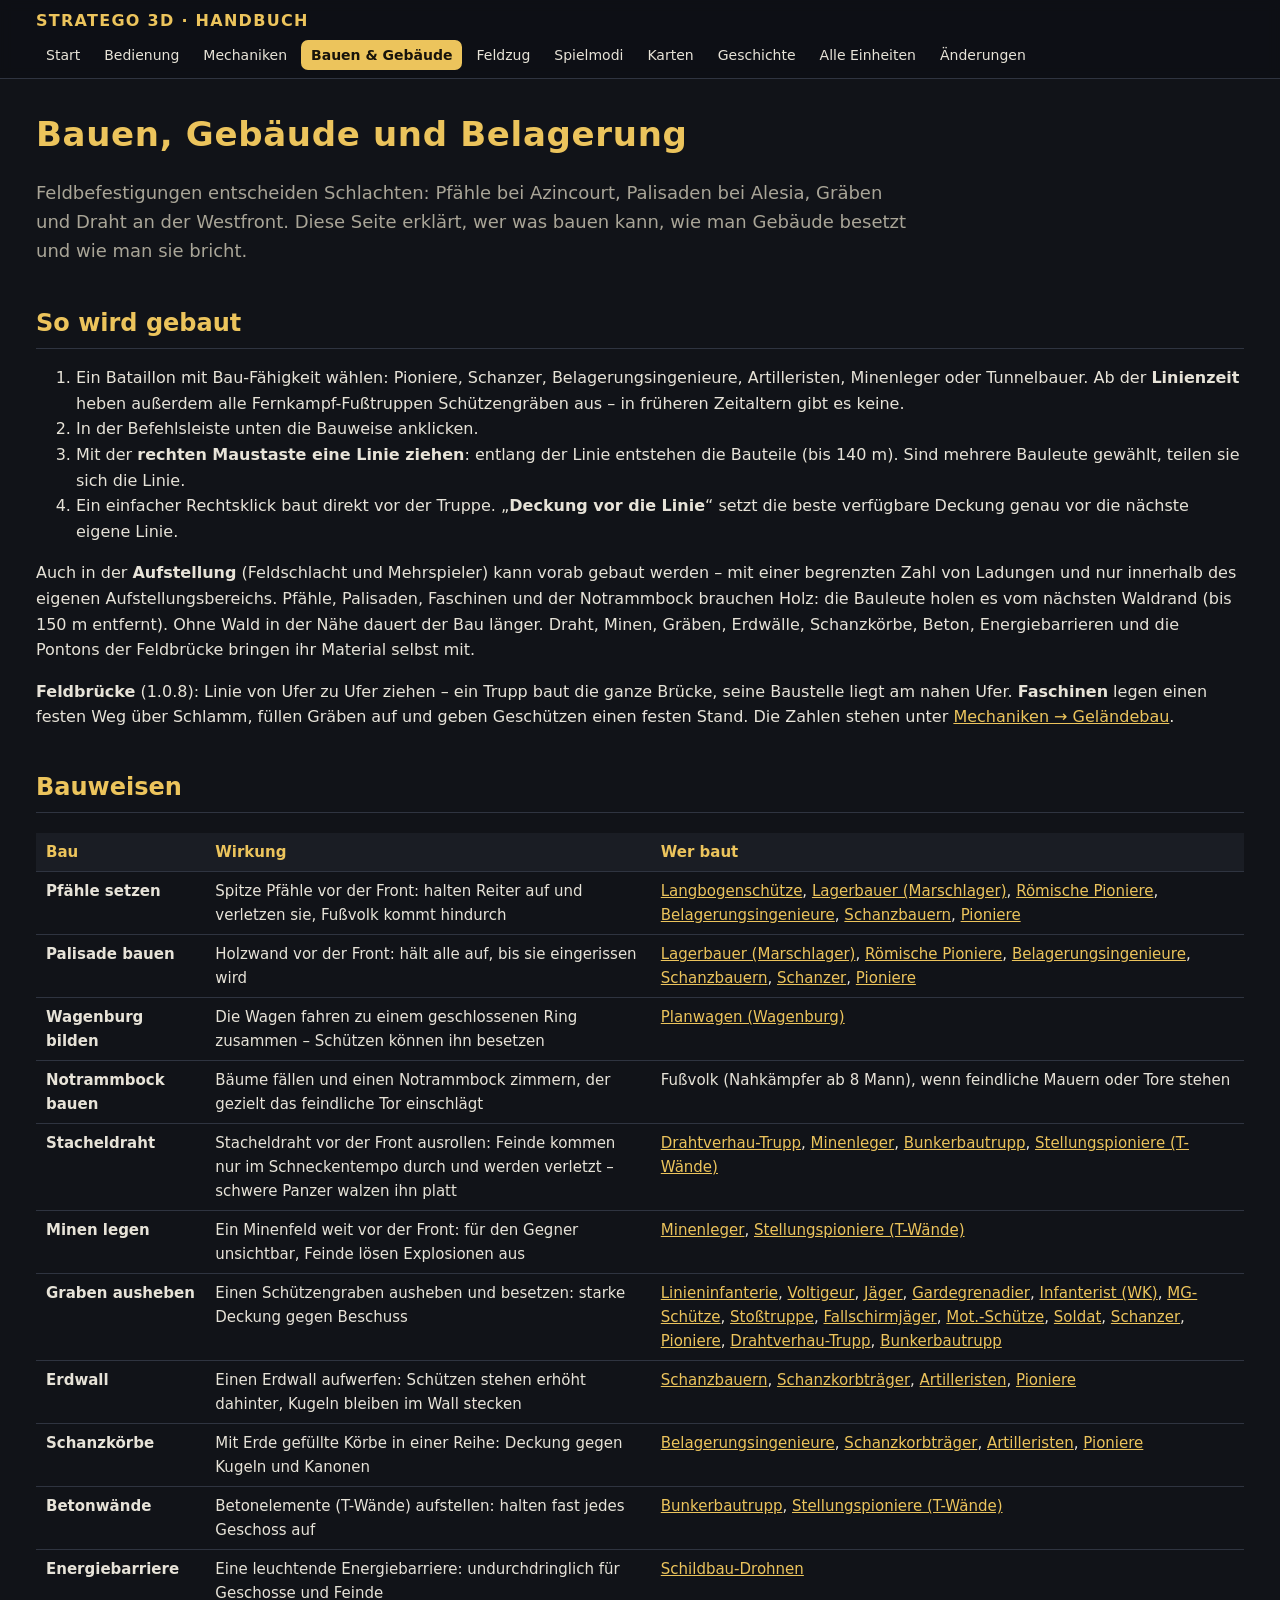
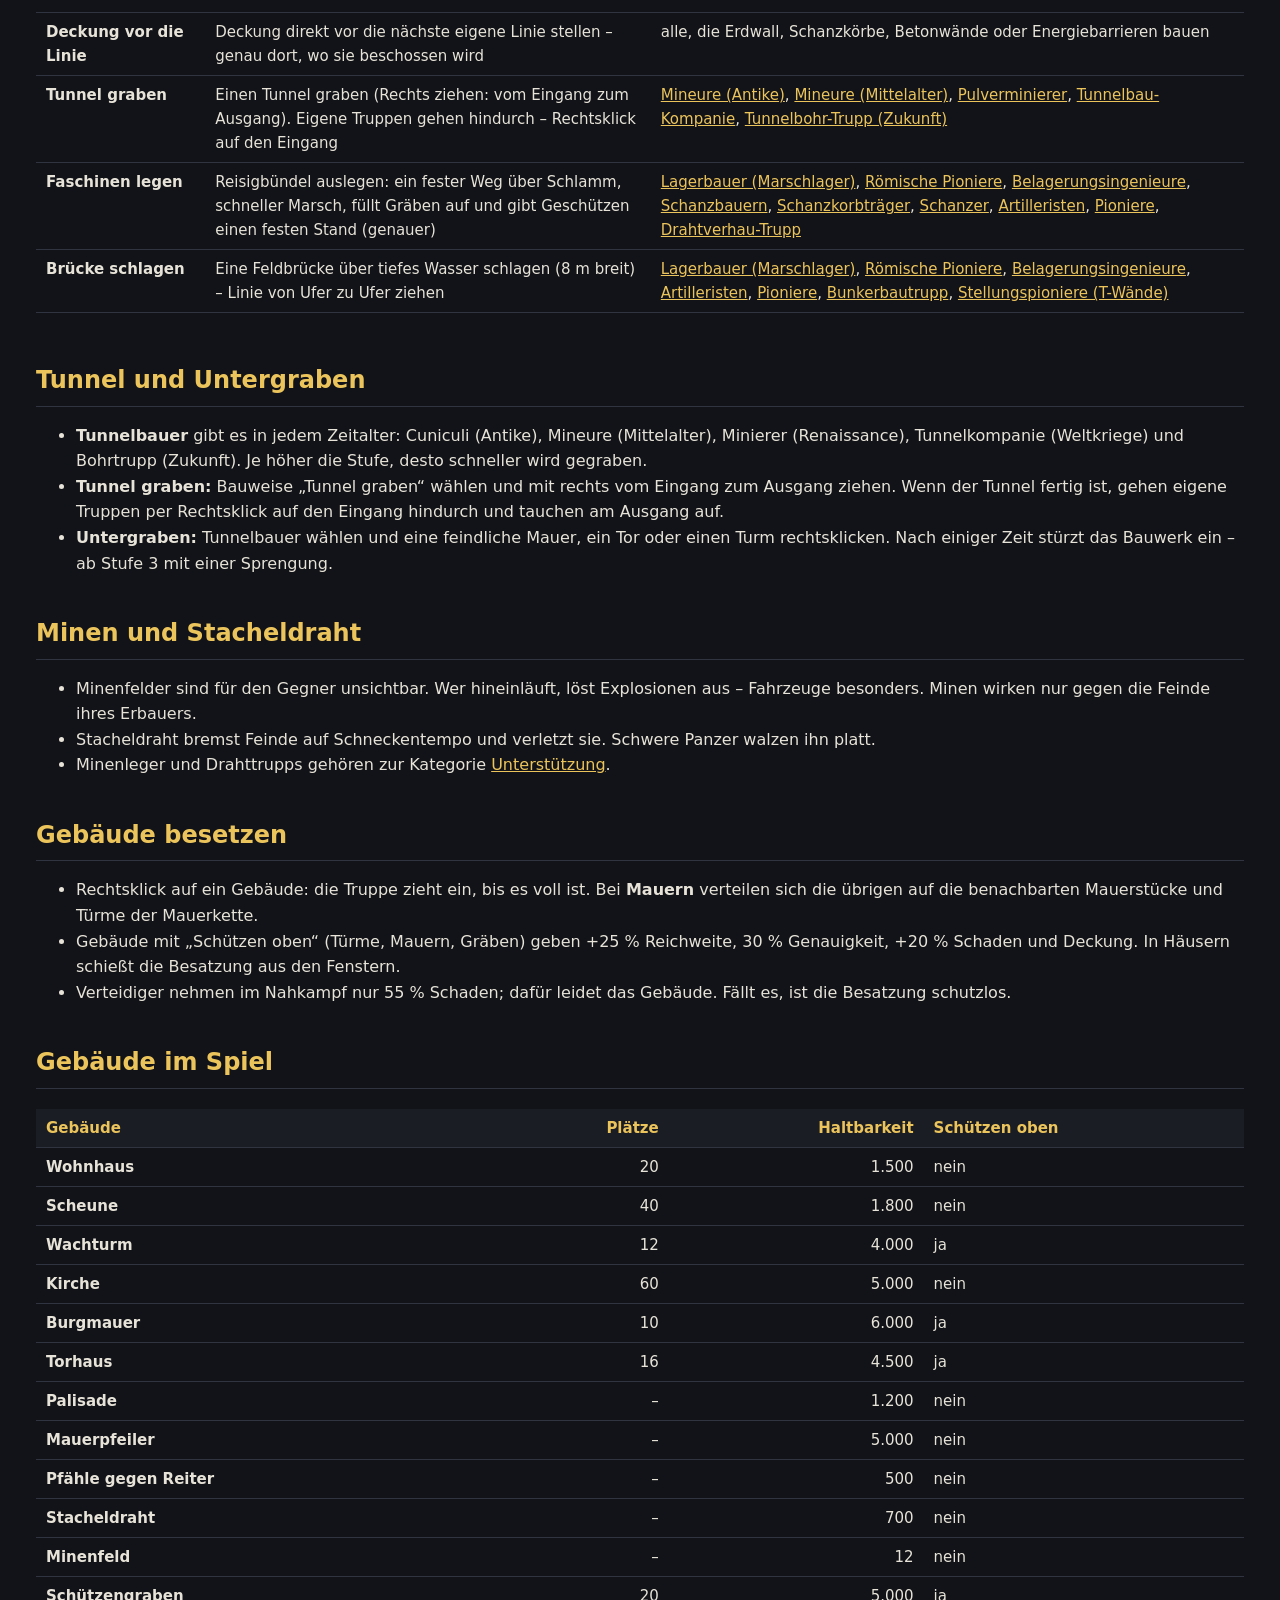
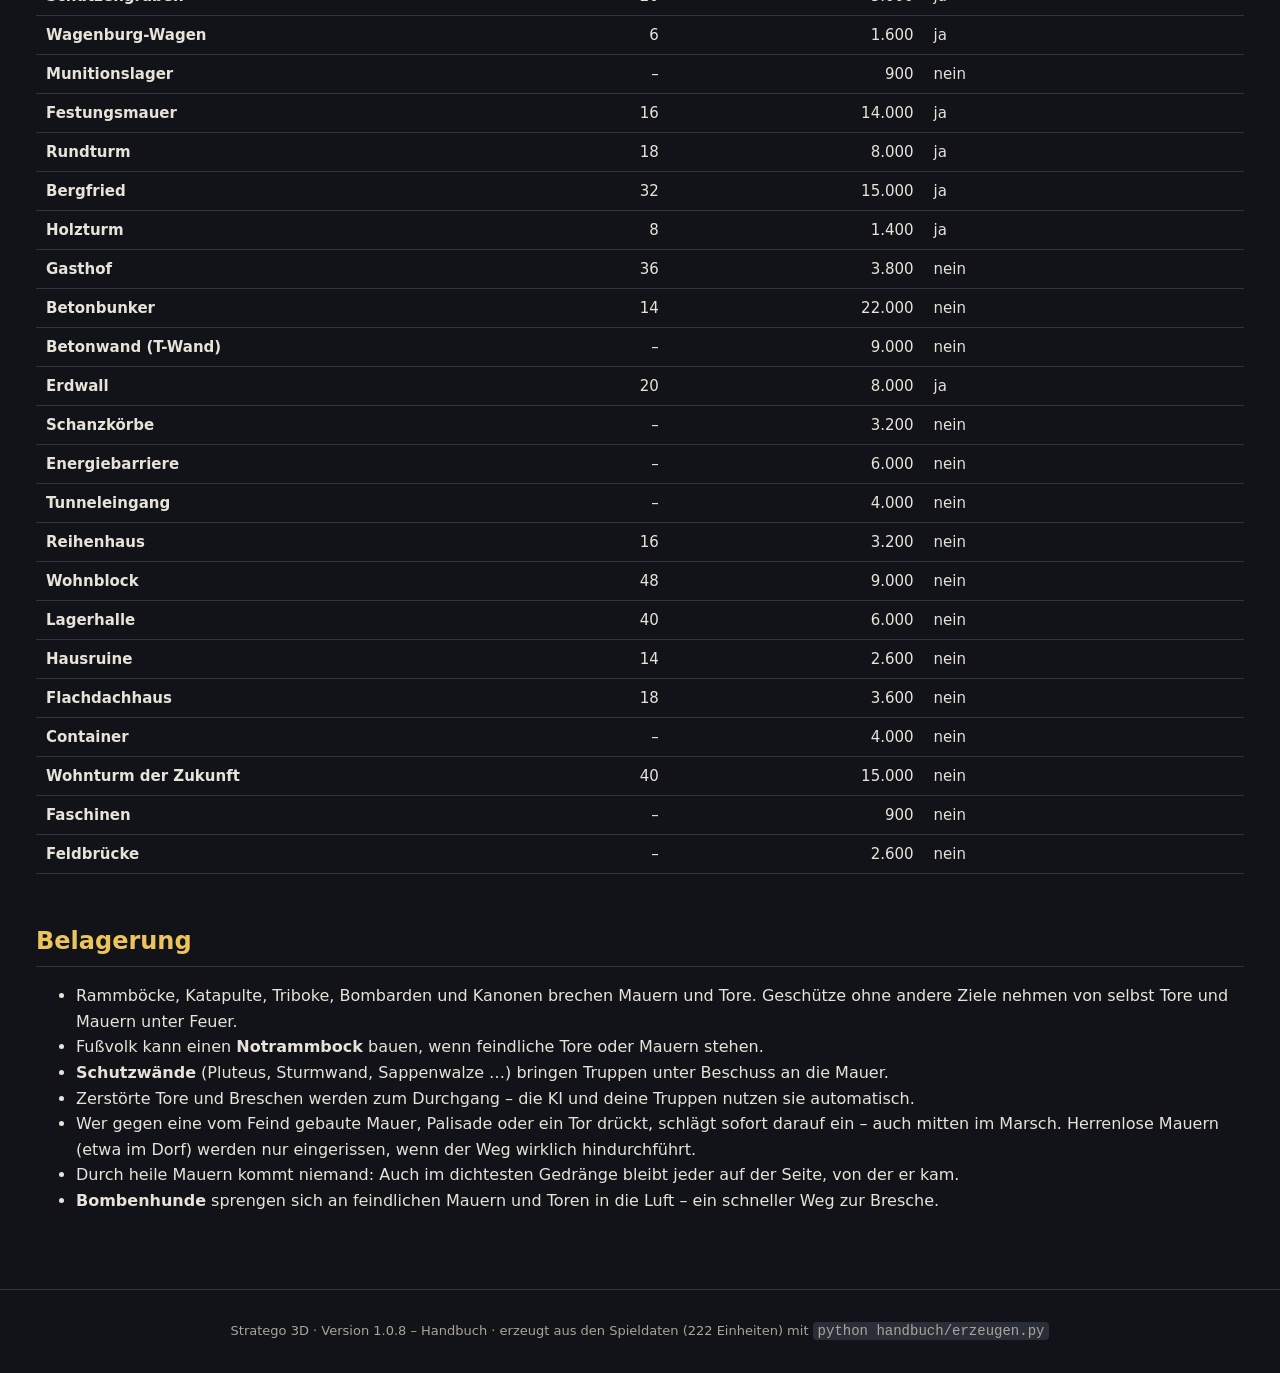
==== commit 1172c8f4: "Handbuch 1.0.8: Beta-Mischling (Bär-Cyborg), Katze mit Insassen-Anzeige und Aussteigen - Neue Einhei" ====
--- a/bauen.html
+++ b/bauen.html
@@ -73,7 +73,7 @@
 <li><b>Bombenhunde</b> sprengen sich an feindlichen Mauern und Toren in die Luft – ein schneller Weg zur Bresche.</li>
 </ul>
 </main>
-<footer>Stratego 3D · Version 1.0.8 – Handbuch · erzeugt aus den Spieldaten (221 Einheiten) mit
+<footer>Stratego 3D · Version 1.0.8 – Handbuch · erzeugt aus den Spieldaten (222 Einheiten) mit
 <code>python handbuch/erzeugen.py</code></footer>
 <script>
 document.querySelectorAll('table.sortable').forEach(tb=>{
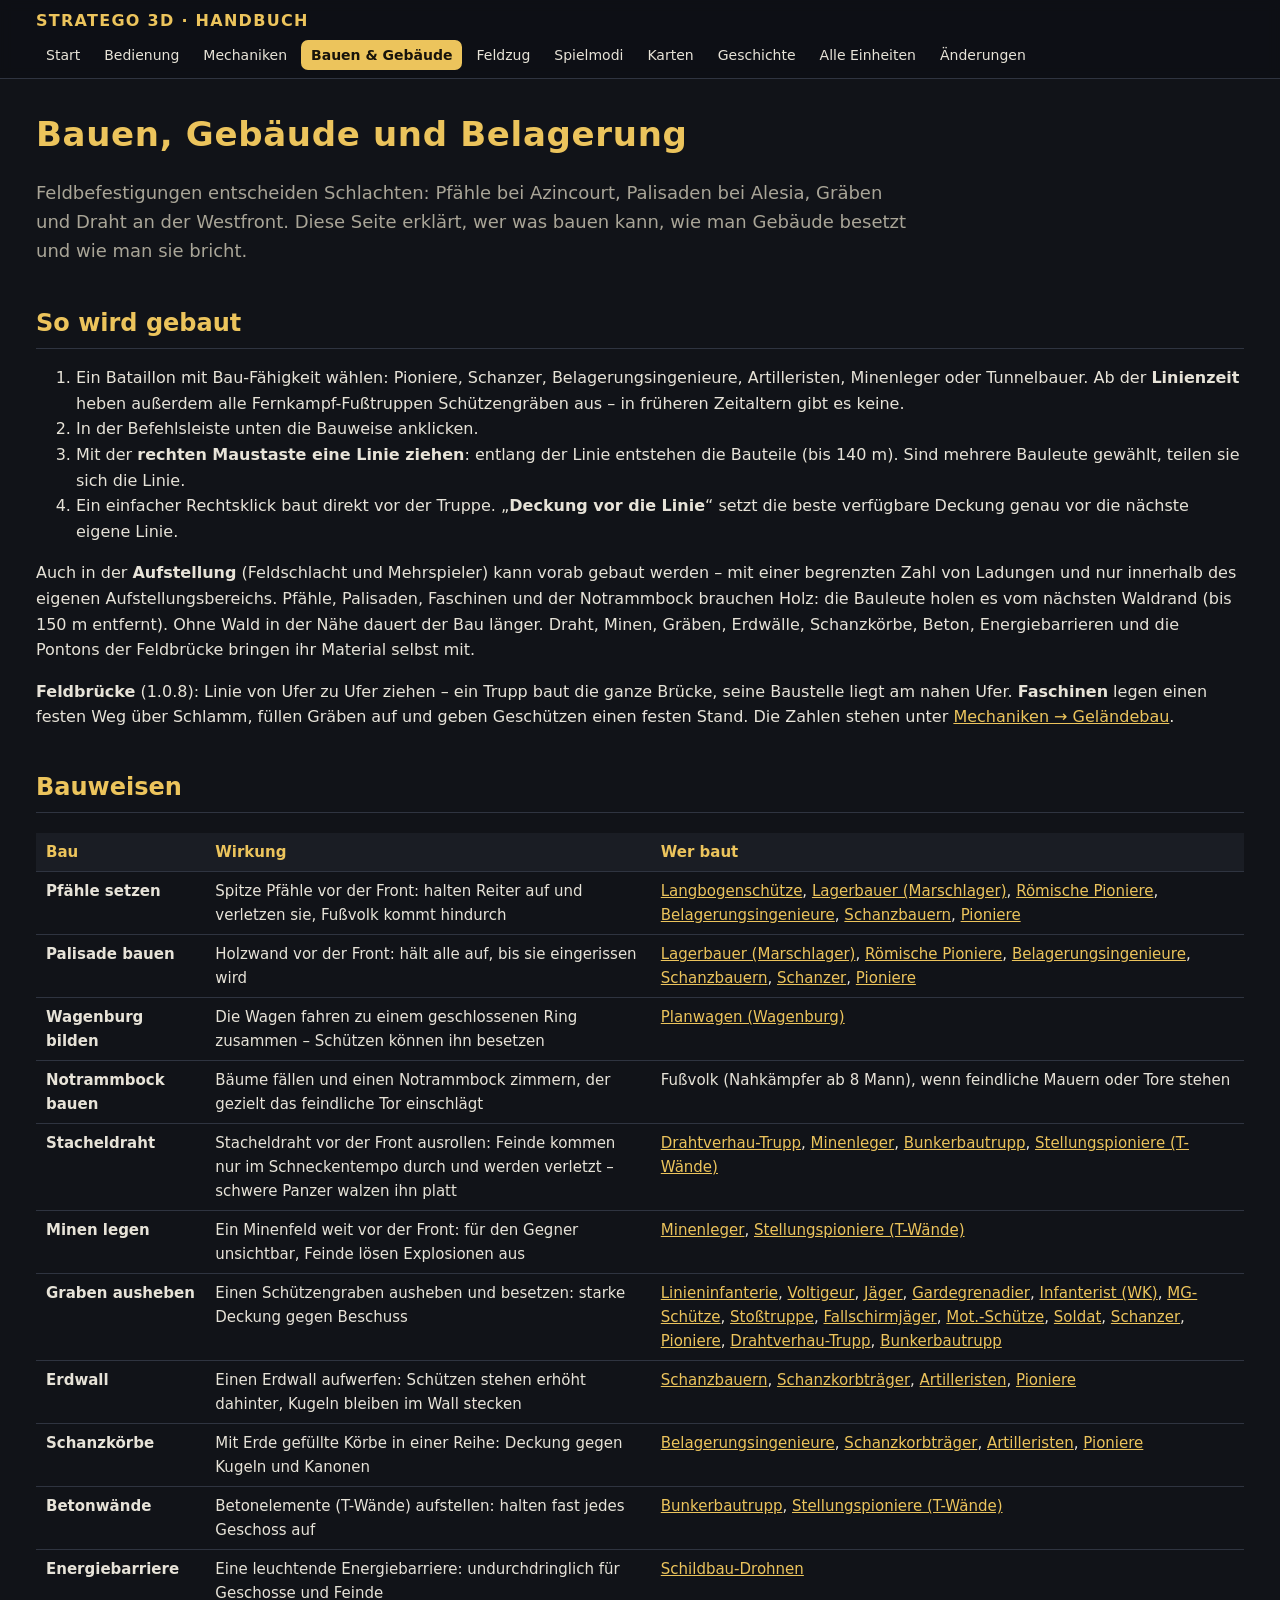
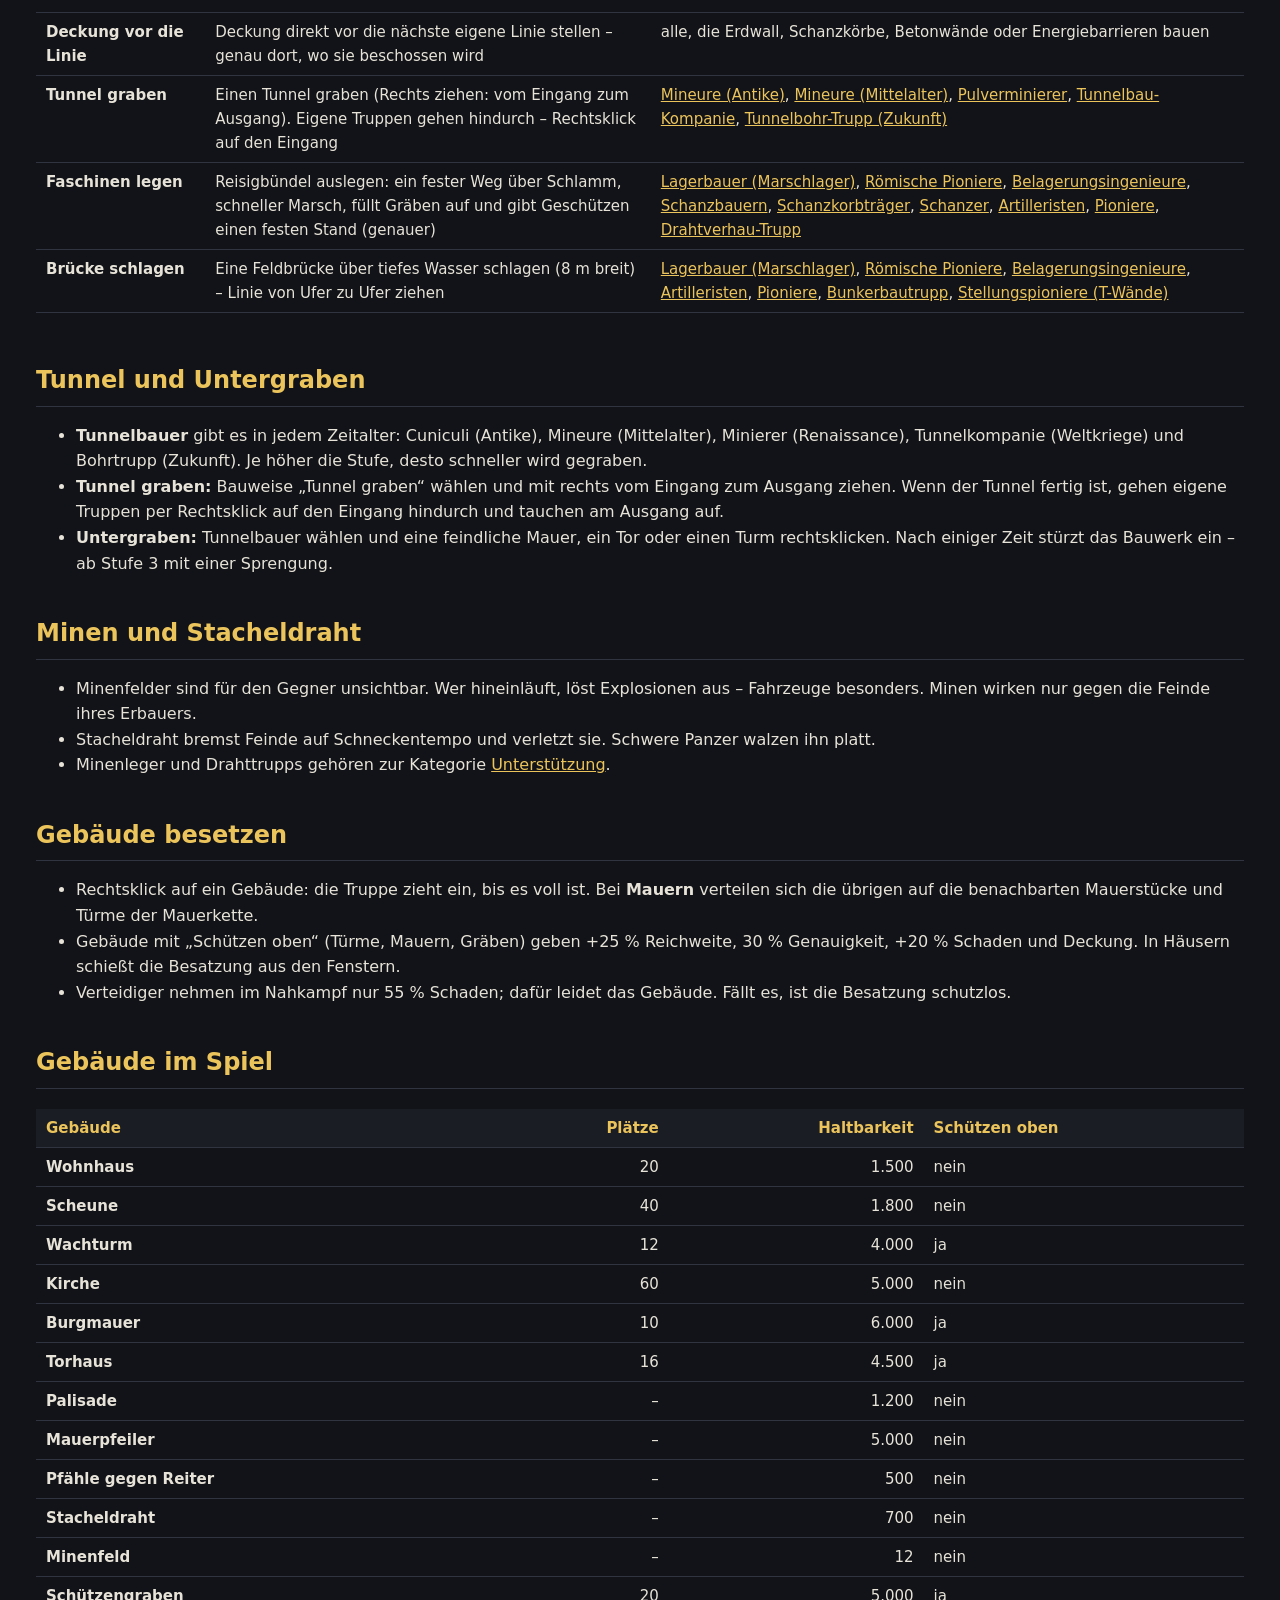
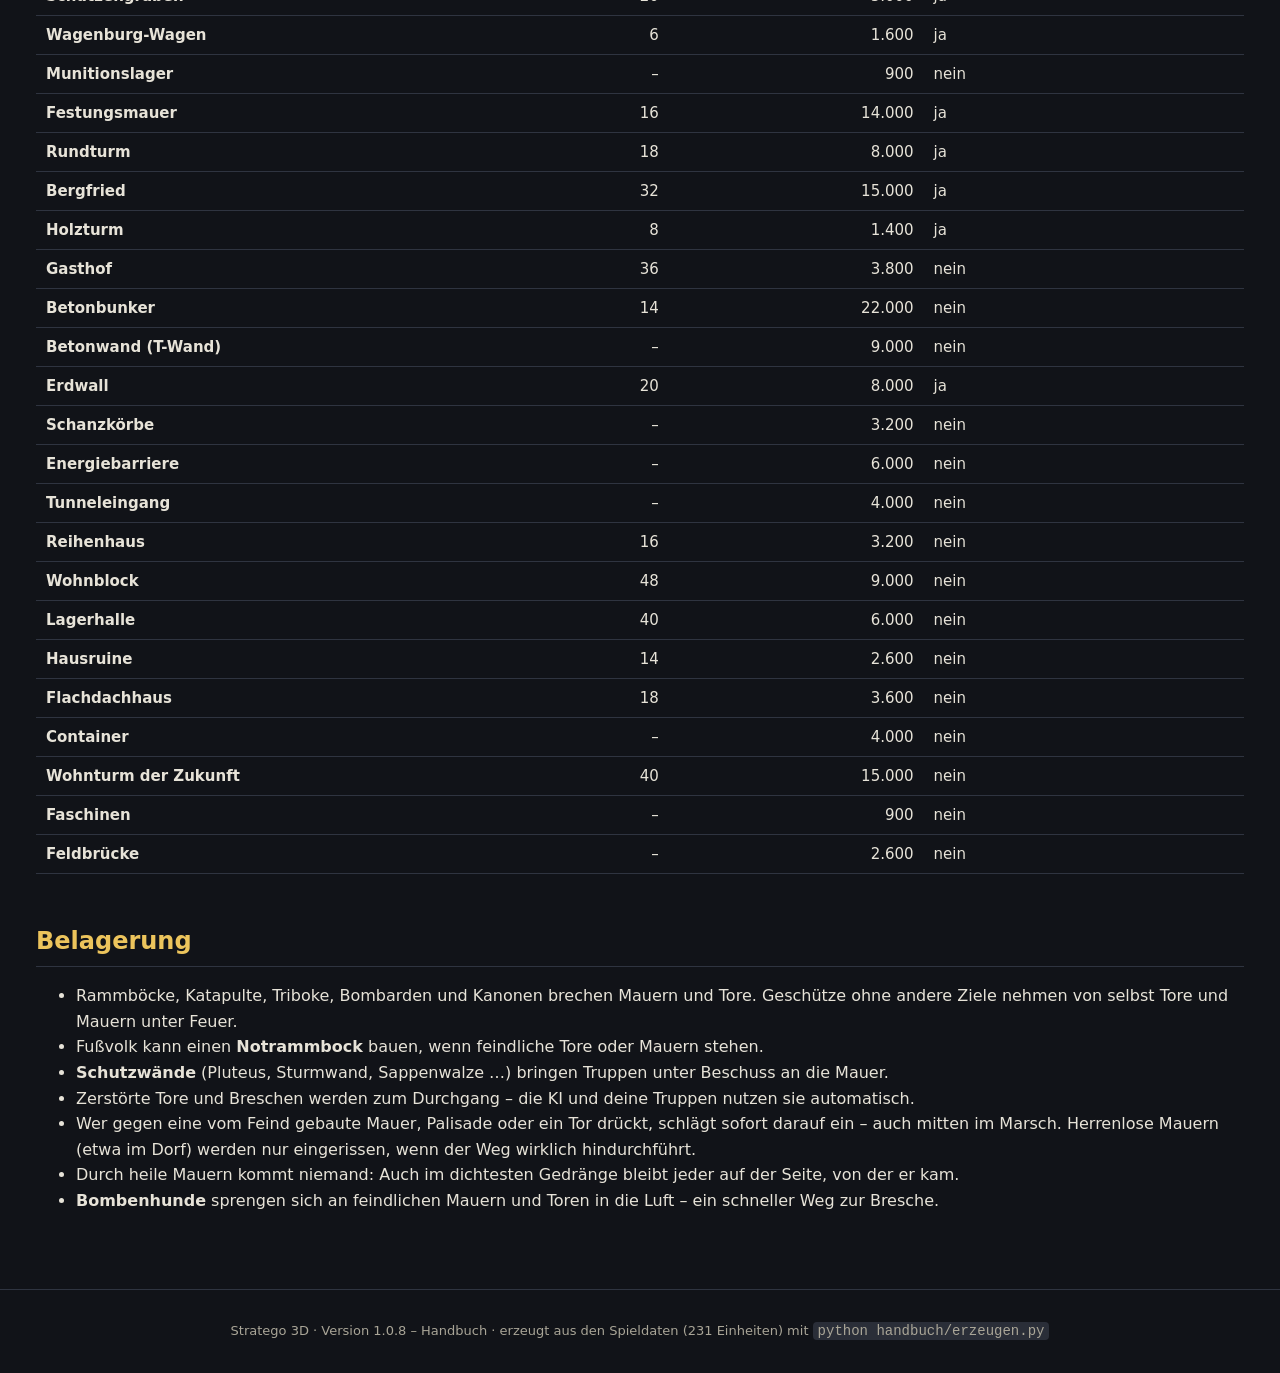
==== commit 38dcb698: "Handbuch 1.0.8: neue Einheiten, Energieschilde und Kuppel, echte Weltkarte im Feldzug - Neue Einheit" ====
--- a/bauen.html
+++ b/bauen.html
@@ -73,7 +73,7 @@
 <li><b>Bombenhunde</b> sprengen sich an feindlichen Mauern und Toren in die Luft – ein schneller Weg zur Bresche.</li>
 </ul>
 </main>
-<footer>Stratego 3D · Version 1.0.8 – Handbuch · erzeugt aus den Spieldaten (222 Einheiten) mit
+<footer>Stratego 3D · Version 1.0.8 – Handbuch · erzeugt aus den Spieldaten (231 Einheiten) mit
 <code>python handbuch/erzeugen.py</code></footer>
 <script>
 document.querySelectorAll('table.sortable').forEach(tb=>{
--- a/stil.css
+++ b/stil.css
@@ -24,6 +24,15 @@
 .box{background:var(--panel);border:1px solid var(--line);border-radius:12px;padding:14px 18px;margin:14px 0}
 .box.tip{border-left:4px solid var(--gold)}
 .box.warn{border-left:4px solid var(--red)}
+.trailer{margin:18px 0 26px}
+.tr-frame{position:relative;border-radius:14px;overflow:hidden;background:#000;border:1px solid var(--gold2);
+  box-shadow:0 0 0 4px rgba(236,196,92,.08),0 0 46px rgba(236,196,92,.16),0 22px 60px rgba(0,0,0,.65)}
+.tr-frame video{display:block;width:100%;aspect-ratio:16/9;background:#000}
+.tr-cap{display:flex;flex-wrap:wrap;align-items:center;gap:6px 14px;margin-top:10px;color:var(--mut);font-size:14px}
+.tr-cap .tr-tag{background:var(--gold);color:#17130b;font-weight:800;letter-spacing:.12em;text-transform:uppercase;
+  font-size:12px;padding:3px 10px;border-radius:999px}
+.tr-cap a{margin-left:auto;text-decoration:none;border:1px solid var(--line);border-radius:999px;padding:3px 12px}
+.tr-cap a:hover{border-color:var(--gold2)}
 .grid{display:grid;grid-template-columns:repeat(auto-fill,minmax(260px,1fr));gap:14px}
 .tile{display:block;background:var(--panel);border:1px solid var(--line);border-radius:12px;padding:14px 16px;text-decoration:none;color:var(--tx)}
 .tile:hover{border-color:var(--gold2);background:var(--panel2)}
